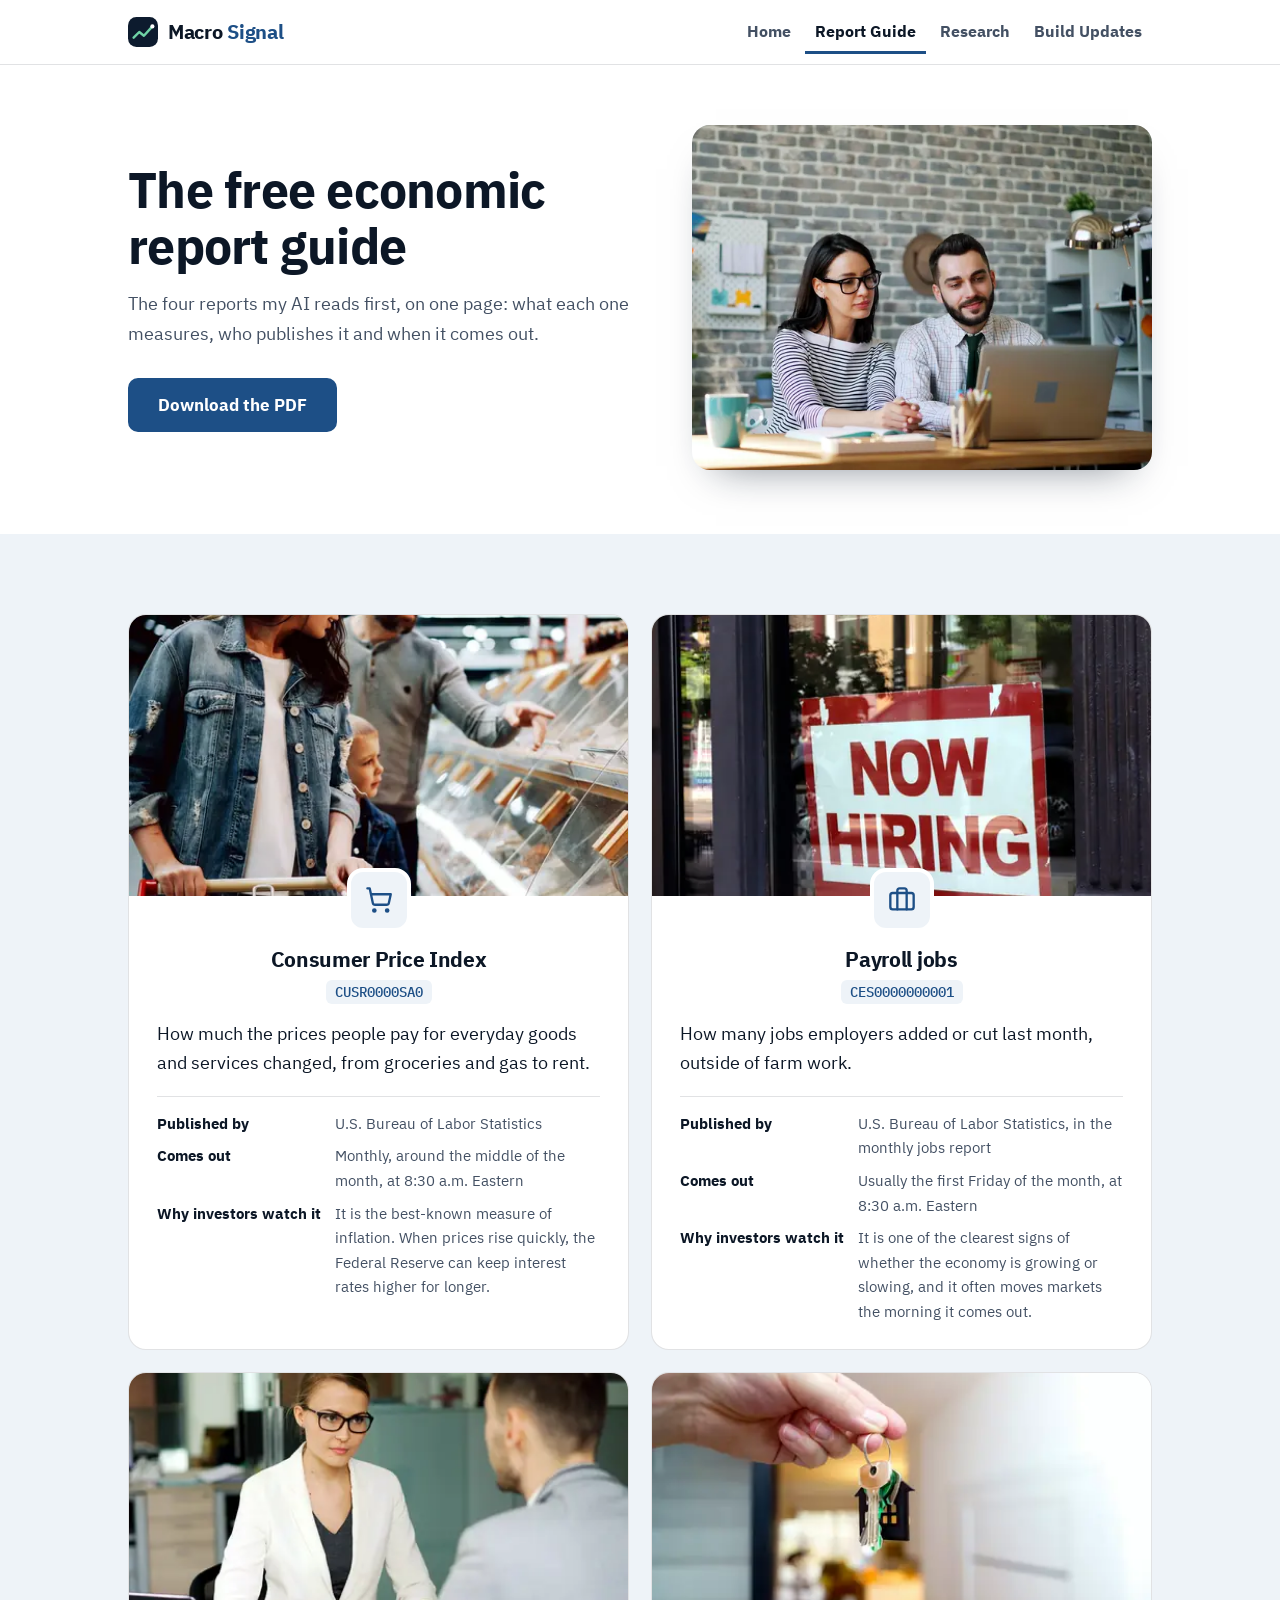
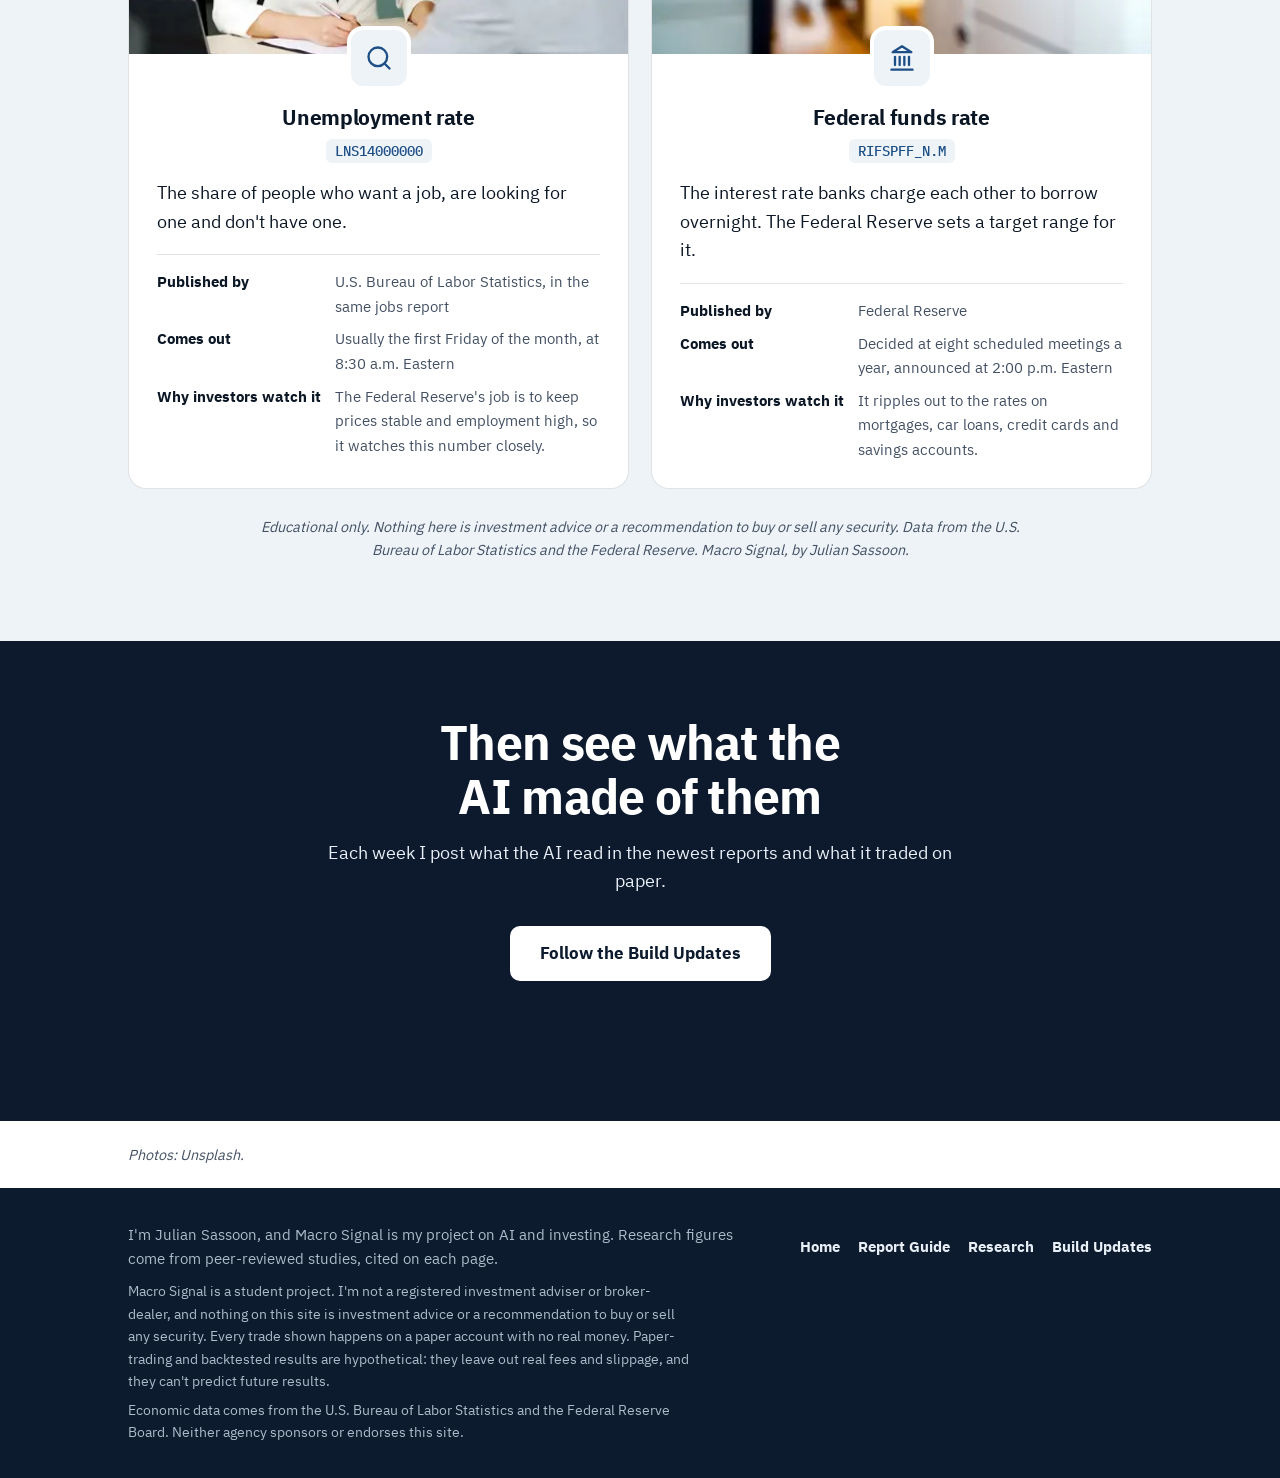
==== guide.html @ c1690549 "Match the earlier student sites: a photo in every section, report photo cards, stakes as x/check lis" ====
<!DOCTYPE html>
<html lang="en">
<head>
<meta charset="UTF-8">
<meta name="viewport" content="width=device-width, initial-scale=1.0">
<title>The Free Economic Report Guide: CPI, Jobs, Unemployment and Interest Rates | Macro Signal</title>
<meta name="description" content="A free one-page guide to the four economic reports investors watch: what each one measures, who publishes it and when it comes out.">
<meta name="robots" content="noindex,nofollow">
<link rel="canonical" href="https://odyssey-jotun.github.io/macro-signal/guide.html">
<meta name="author" content="Julian Sassoon">
<meta name="theme-color" content="#0D1B2E">
<meta property="og:site_name" content="Macro Signal">
<meta property="og:title" content="The Free Economic Report Guide: CPI, Jobs, Unemployment and Interest Rates | Macro Signal">
<meta property="og:description" content="A free one-page guide to the four economic reports investors watch: what each one measures, who publishes it and when it comes out.">
<meta property="og:type" content="website">
<meta property="og:url" content="https://odyssey-jotun.github.io/macro-signal/guide.html">
<meta property="og:image" content="https://odyssey-jotun.github.io/macro-signal/images/og.jpg">
<meta property="og:image:width" content="1200">
<meta property="og:image:height" content="630">
<meta property="og:image:alt" content="The economy, read for you. An AI agent that reads the economic news.">
<meta name="twitter:card" content="summary_large_image">
<link rel="icon" href="favicon.svg" type="image/svg+xml">
<link rel="preload" href="fonts/plex-sans-700.woff2" as="font" type="font/woff2" crossorigin>
<style>@font-face{font-family:'IBM Plex Sans';font-style:normal;font-weight:400;font-display:swap;src:url(fonts/plex-sans-400.woff2) format('woff2')}@font-face{font-family:'IBM Plex Sans';font-style:normal;font-weight:700;font-display:swap;src:url(fonts/plex-sans-700.woff2) format('woff2')}@font-face{font-family:'IBM Plex Mono';font-style:normal;font-weight:500;font-display:swap;src:url(fonts/plex-mono-500.woff2) format('woff2')}:root{--bg:#FFFFFF;--bg-alt:#EEF3F8;--card:#FFFFFF;--ink:#0C1726;--ink-soft:#435063;--primary:#1D4F86;--primary-dk:#0D1B2E;--blue:#1F7A5C;--mint:#6FD3A6;--red:#B0392B;--on-dark:#E9EFF6;--on-dark-soft:#AEBBCC;--line:rgba(12,23,38,0.12);--radius:18px;--radius-lg:28px;--wrap:1080px;--flow-tight:0.32em;--flow-block:44px;--flow-section:80px}*{box-sizing:border-box}html{scroll-behavior:smooth;scroll-padding-top:84px}@media (prefers-reduced-motion:reduce){html{scroll-behavior:auto}*{animation-duration:0.001ms !important;transition-duration:0.001ms !important}}body{margin:0;background:var(--bg);color:var(--ink);font-family:'IBM Plex Sans',ui-sans-serif,system-ui,-apple-system,'Segoe UI',sans-serif;font-size:18px;line-height:1.6;-webkit-font-smoothing:antialiased}h1,h2,h3{font-weight:700;line-height:1.12;margin:0 0 var(--flow-tight);color:var(--ink);letter-spacing:-0.015em;text-wrap:balance}p{margin:0 0 1em}p:last-child{margin-bottom:0}a{color:inherit}img{max-width:100%;height:auto}.wrap{max-width:var(--wrap);margin:0 auto;padding:0 28px}.skip{position:absolute;left:-9999px;top:10px;background:var(--card);color:var(--ink);padding:12px 18px;border-radius:10px;z-index:100;text-decoration:none;font-weight:700;border:2px solid var(--primary)}.skip:focus{left:16px}a:focus-visible{outline:3px solid var(--blue);outline-offset:3px;border-radius:4px}nav.site{position:sticky;top:0;z-index:20;background:rgba(255,255,255,0.95);backdrop-filter:blur(8px);border-bottom:1px solid var(--line)}nav.site .wrap{display:flex;align-items:center;justify-content:space-between;gap:4px 20px;padding-top:10px;padding-bottom:10px;flex-wrap:wrap}.wordmark{display:inline-flex;align-items:center;gap:10px;font-weight:700;font-size:1.24rem;letter-spacing:-0.015em;color:var(--ink);text-decoration:none;white-space:nowrap;min-height:44px}.wordmark .mark{width:30px;height:30px;flex:none}.wordmark .last{color:var(--primary)}nav.site ul{list-style:none;display:flex;align-items:center;gap:4px;margin:0;padding:0;font-size:0.98rem;font-weight:600}nav.site ul a{text-decoration:none;color:var(--ink-soft);display:inline-flex;align-items:center;min-height:44px;padding:0 10px;white-space:nowrap;transition:color 0.15s ease}nav.site ul a:hover{color:var(--blue)}nav.site ul a[aria-current="page"]{color:var(--ink);box-shadow:inset 0 -3px 0 var(--primary)}.btn{display:inline-flex;align-items:center;justify-content:center;text-align:center;min-height:52px;padding:12px 28px;background:var(--primary);color:#FFFFFF;text-decoration:none;font-weight:700;font-size:1.04rem;border-radius:10px;border:2px solid var(--primary);transition:background 0.18s ease,color 0.18s ease,border-color 0.18s ease}.btn:hover{background:var(--blue);border-color:var(--blue)}.btn.light{background:#FFFFFF;border-color:#FFFFFF;color:var(--primary-dk)}.btn.light:hover{background:var(--mint);border-color:var(--mint)}.btn-row{display:flex;gap:14px;flex-wrap:wrap;align-items:center;justify-content:center;margin-top:30px}section{padding:var(--flow-section) 0}.band{background:var(--bg-alt)}.section-head{max-width:720px;margin-bottom:34px}.section-head.center{text-align:center;margin-left:auto;margin-right:auto}h2{font-size:clamp(1.75rem,3.2vw,2.4rem)}.section-head p{color:var(--ink-soft);font-size:1.08rem}@keyframes rise{from{opacity:0;transform:translateY(18px)}to{opacity:1;transform:none}}.portrait{margin:0;aspect-ratio:4/5;border-radius:var(--radius-lg);overflow:hidden;width:100%;max-width:440px;justify-self:center;box-shadow:0 30px 60px -24px rgba(0,0,0,0.45)}.portrait img{display:block;width:100%;height:100%;object-fit:cover}.page-hero{padding:60px 0 64px}.page-hero h1{font-size:clamp(2.1rem,4.4vw,3.1rem)}.page-hero .lede{font-size:1.14rem;color:var(--ink-soft);margin-top:8px;max-width:34em}.page-hero .btn-row{justify-content:flex-start}.split{display:grid;grid-template-columns:1.05fr 0.95fr;gap:56px;align-items:center}.split.flip{grid-template-columns:0.95fr 1.05fr}.split p{color:var(--ink-soft);font-size:1.06rem}.photo{margin:0;border-radius:var(--radius);overflow:hidden;aspect-ratio:4/3;background:var(--bg-alt);box-shadow:0 20px 40px -24px rgba(13,27,46,0.55)}.photo img{display:block;width:100%;height:100%;object-fit:cover}.icon{width:56px;height:56px;border-radius:16px;background:var(--bg-alt);color:var(--primary);display:flex;align-items:center;justify-content:center;margin:0 auto 16px}.icon svg{width:28px;height:28px}.punch{font-weight:700;font-size:clamp(1.2rem,2.2vw,1.45rem);line-height:1.35;text-align:center;color:var(--primary);max-width:720px;margin:var(--flow-block) auto 0}.after{background:var(--primary-dk);color:var(--on-dark)}.after h2,.after h3{color:#FFFFFF}.after .section-head p{color:var(--on-dark-soft)}.after .cite-line{color:var(--on-dark-soft);text-align:center}.closing{text-align:center}.closing .wrap{max-width:680px}.closing p{color:var(--ink-soft);font-size:1.08rem}.cite-line{font-size:0.9rem;color:var(--ink-soft);font-style:italic;margin-top:18px}.refs{padding:56px 0;border-top:1px solid var(--line)}.refs h2{font-size:1.4rem}.refs ol{max-width:860px;margin:0;padding-left:1.3rem;display:grid;gap:8px;font-size:0.95rem;color:var(--ink-soft)}footer{background:var(--primary-dk);color:var(--on-dark-soft);padding:34px 0;font-size:0.95rem}footer .wrap{display:flex;justify-content:space-between;align-items:center;flex-wrap:wrap;gap:10px 24px}footer p{margin:0;max-width:40em}footer ul{list-style:none;display:flex;flex-wrap:wrap;gap:0 18px;margin:0;padding:0;font-weight:600}footer ul a{display:inline-flex;align-items:center;min-height:44px;color:var(--on-dark);text-decoration:none}footer ul a:hover{color:var(--mint)}@media (max-width:860px){.split,.split.flip{grid-template-columns:1fr;gap:30px}.split>.portrait,.split>.photo{order:-1}.page-hero .portrait{max-width:340px}}@media (max-width:620px){:root{--flow-section:56px;--flow-block:34px}body{font-size:17px}.wrap{padding:0 20px}.page-hero{padding:28px 0 44px}.btn-row .btn{width:100%}.wordmark{font-size:1.14rem}nav.site ul li:first-child{display:none}nav.site ul{margin-left:-8px;font-size:0.94rem}nav.site ul a{padding:0 8px}}.note{max-width:680px;margin:0 auto;text-align:center;background:var(--card);border:1px dashed rgba(29,79,134,0.45);border-radius:var(--radius);padding:28px 26px}.note p{color:var(--ink-soft)}footer .disclaimer{flex-basis:100%;font-size:0.88rem;color:var(--on-dark-soft)}.banner{position:relative;background:var(--primary-dk);color:var(--on-dark);overflow:hidden;min-height:min(640px,76vh);display:flex;align-items:center}.banner picture,.banner img{position:absolute;inset:0;width:100%;height:100%}.banner img{object-fit:cover;object-position:62% 35%}.banner::before{content:"";position:absolute;inset:0;z-index:1;background:linear-gradient(90deg,rgba(13,27,46,0.95) 0%,rgba(13,27,46,0.88) 30%,rgba(13,27,46,0.4) 48%,rgba(13,27,46,0) 60%)}.banner .wrap{position:relative;z-index:2;width:100%;padding-top:56px;padding-bottom:56px}.banner-text{max-width:520px;text-align:center}.banner h1{color:#FFFFFF;font-size:clamp(2.6rem,5vw,4.2rem)}.banner h1 span{display:block;color:var(--mint)}@media (prefers-reduced-motion:no-preference){.banner-text{animation:rise 0.7s cubic-bezier(.2,.7,.2,1) 0.1s both}}@media (max-width:860px){.banner{display:block;min-height:0}.banner picture,.banner img{position:static;display:block;height:auto;aspect-ratio:4/3}.banner::before{display:none}.banner .wrap{padding-top:30px;padding-bottom:44px}.banner-text{max-width:none}}.punch.test{color:var(--mint);max-width:640px;margin-top:34px}.note .small{font-size:0.9rem;margin-top:12px}footer .disclaimer + .disclaimer{margin-top:-4px}.reports{display:grid;grid-template-columns:1fr 1fr;gap:22px}.report{background:var(--card);border:1px solid var(--line);border-radius:var(--radius);overflow:hidden;scroll-margin-top:90px}.report-body{padding:26px 28px 26px}.report .card-photo{aspect-ratio:16/9}.report .icon{margin-top:-54px;position:relative;border:4px solid var(--card);width:64px;height:64px}.report h3{font-size:1.3rem;text-align:center}.report .series-id{text-align:center;margin:4px 0 14px}.report .series-id code{font-family:'IBM Plex Mono',ui-monospace,monospace;font-weight:500;font-size:0.9rem;color:var(--primary);background:var(--bg-alt);border-radius:6px;padding:3px 9px}.report>p{color:var(--ink-soft);font-size:1rem}.report dl{margin:16px 0 0;padding-top:14px;border-top:1px solid var(--line);display:grid;grid-template-columns:auto 1fr;gap:8px 14px;font-size:0.96rem}.report dt{font-weight:700;color:var(--ink)}.report dd{margin:0;color:var(--ink-soft)}.print-note{text-align:center;font-size:0.9rem;color:var(--ink-soft);font-style:italic;margin:26px auto 0;max-width:760px}@media (max-width:620px){.reports{grid-template-columns:1fr}.report dl{grid-template-columns:1fr;gap:2px}.report dd{margin-bottom:8px}}@media print{@page{size:letter;margin:0.45in 0.55in}body{font-size:10.5pt}nav.site,footer,.skip,.page-hero .photo,.btn-row,.closing-banner,.card-photo,.refs{display:none !important}.page-hero{padding:0 0 18pt}.page-hero .wrap,.page-hero .split{display:block;padding:0}.page-hero h1{font-size:23pt}.page-hero .lede{font-size:11pt;margin:4pt 0 0;max-width:none}section{padding:0}.band{background:none}.wrap{padding:0;max-width:none}.reports{gap:16pt}.report{break-inside:avoid;border-color:#BFCBD9;border-radius:12px}.report-body{padding:15pt 15pt}.report .icon{width:32px;height:32px;border-radius:9px;margin:0 auto 5pt;border:0}.report .icon svg{width:17px;height:17px}.report h3{font-size:13.5pt}.report .series-id{margin:2pt 0 7pt}.report .series-id code{font-size:8.5pt}.report>p{font-size:10.4pt;line-height:1.45}.report dl{font-size:9.4pt;line-height:1.4;margin-top:8pt;padding-top:8pt;gap:4pt 10pt}.report dl{grid-template-columns:74pt 1fr}.print-note{font-size:9pt;margin-top:18pt}}.lead{font-size:1.12rem;color:var(--ink-soft)}.btn-row.start{justify-content:flex-start}.btn.ghost{background:transparent;color:var(--primary)}.btn.ghost:hover{background:var(--primary);color:#FFFFFF;border-color:var(--primary)}.btn.ghost-light{background:transparent;color:#FFFFFF;border-color:#FFFFFF}.btn.ghost-light:hover{background:#FFFFFF;color:var(--primary-dk)}.cite-line.center{text-align:center}.n{font-family:'IBM Plex Mono',ui-monospace,monospace;font-weight:500;letter-spacing:-0.02em;color:var(--primary)}.points,.statlist,.steps-list{list-style:none;margin:26px 0 0;padding:0;display:grid;gap:22px}.points li{display:grid;grid-template-columns:56px 1fr;gap:18px;align-items:start}.points .icon{margin:0}.points .n{font-size:1.3rem;line-height:1.1;margin:0 0 4px}.points h3,.statlist h3,.steps-list h3{font-size:1.18rem;margin-bottom:4px}.split .points p:not(.n),.split .statlist p:not(.n),.split .steps-list p{font-size:1rem;color:var(--ink-soft);margin:0}.statlist li{display:grid;grid-template-columns:150px 1fr;gap:18px;align-items:start;padding-bottom:20px;border-bottom:1px solid var(--line)}.statlist li:last-child{border-bottom:0;padding-bottom:0}.split .statlist .n{font-size:1.7rem;line-height:1.1;margin:0;color:var(--primary)}.steps-list{counter-reset:step}.steps-list li{display:grid;grid-template-columns:46px 1fr;gap:18px;align-items:start;counter-increment:step}.steps-list li:before{content:counter(step);display:flex;align-items:center;justify-content:center;width:46px;height:46px;border-radius:50%;background:var(--primary);color:#FFFFFF;font-family:'IBM Plex Mono',ui-monospace,monospace;font-weight:500;font-size:1.2rem}.pcards{display:grid;grid-template-columns:repeat(4,1fr);gap:22px}.pcard{background:var(--card);border:1px solid var(--line);border-radius:var(--radius);overflow:hidden;text-decoration:none;color:inherit;display:flex;flex-direction:column;transition:border-color 0.15s ease,transform 0.2s ease}a.pcard:hover{border-color:var(--blue);transform:translateY(-3px)}a.pcard:hover h3{color:var(--blue)}.card-photo{margin:0;aspect-ratio:4/3;overflow:hidden;background:var(--bg-alt)}.card-photo img{display:block;width:100%;height:100%;object-fit:cover}.pcard-body{padding:18px 18px 22px;text-align:center}.pcard-body h3{font-size:1.16rem}.pcard-body p{font-size:0.98rem;color:var(--ink-soft)}.pcard .tag{margin:0 0 8px}.pcard .tag code,.report .series-id code{font-family:'IBM Plex Mono',ui-monospace,monospace;font-weight:500;font-size:0.86rem;color:var(--primary);background:var(--bg-alt);border-radius:6px;padding:3px 9px}.stakes-split{display:grid;grid-template-columns:0.85fr 1.15fr;gap:36px;align-items:center}.stakes{display:grid;gap:22px}.stake h3{font-size:1.26rem;margin-bottom:12px}.outcomes{list-style:none;margin:0;padding:0;display:grid;gap:10px}.outcomes li{display:grid;grid-template-columns:24px 1fr;gap:14px;align-items:start;background:rgba(255,255,255,0.06);border:1px solid rgba(233,239,246,0.16);border-radius:14px;padding:14px 18px;color:var(--on-dark);font-size:1rem}.outcomes svg{width:22px;height:22px;margin-top:2px;color:#F2A597}.stake.good .outcomes svg{color:var(--mint)}.stake.good .outcomes li{background:rgba(111,211,166,0.08);border-color:rgba(111,211,166,0.34)}.after .photo{box-shadow:none}.chart{background:var(--card);border:1px solid var(--line);border-radius:var(--radius);padding:24px 26px;margin:22px 0}.chart h3{font-size:1.12rem;margin-bottom:14px}.bars{display:grid;gap:12px}.barline{display:grid;grid-template-columns:130px 1fr;gap:12px;align-items:center;font-size:0.94rem;font-weight:600;color:var(--ink-soft)}.track{height:38px;background:var(--bg-alt);border-radius:6px}.bar{display:flex;align-items:center;justify-content:flex-end;height:100%;padding-right:10px;border-radius:6px;color:#FFFFFF;font-family:'IBM Plex Mono',ui-monospace,monospace;font-weight:500;min-width:64px}.bar.hi{background:var(--red)}.bar.lo{background:var(--primary)}.chart .cite-line{margin-top:14px}.split p.after-chart{margin-top:0}.closing-banner{min-height:480px;aspect-ratio:8/3;align-items:flex-end}.closing-banner::before{background:rgba(13,27,46,0.72)}.closing-banner img{object-position:50% 0}.closing-banner .wrap{padding-bottom:60px}.closing-banner .banner-text{margin:0 auto;max-width:640px}.closing-banner h2{color:#FFFFFF;font-size:clamp(2rem,3.8vw,3rem)}.closing-banner p{color:var(--on-dark);font-size:1.12rem}.credits{padding:22px 0;border-top:0}.credits .cite-line{margin:0}.photo.tall{aspect-ratio:4/5;max-width:460px;width:100%;justify-self:center}@media (max-width:1000px){.pcards{grid-template-columns:repeat(2,1fr)}}@media (max-width:860px){.stakes-split{grid-template-columns:1fr}.statlist li{grid-template-columns:1fr;gap:6px}.closing-banner{aspect-ratio:auto;min-height:0}.closing-banner .wrap{padding-top:30px;padding-bottom:44px}.photo.tall{aspect-ratio:4/3;max-width:none}}@media (max-width:620px){.pcards{gap:12px}.pcard-body{padding:12px 10px 14px}.pcard-body h3{font-size:1rem}.pcard-body p{font-size:0.88rem;line-height:1.45}.pcard .tag code{font-size:0.7rem;padding:2px 6px}.barline{grid-template-columns:1fr;gap:4px}.chart{padding:20px 18px}.btn-row.start{justify-content:center}}</style>
<script type="application/ld+json">{"@context":"https://schema.org","@graph":[{"@type":"WebSite","@id":"https://odyssey-jotun.github.io/macro-signal/#site","url":"https://odyssey-jotun.github.io/macro-signal/","name":"Macro Signal","description":"An AI agent that reads inflation, interest rate and jobs data and explains every paper trade it makes.","author":{"@id":"https://odyssey-jotun.github.io/macro-signal/#julian"},"inLanguage":"en-US"},{"@type":"Person","@id":"https://odyssey-jotun.github.io/macro-signal/#julian","name":"Julian Sassoon","description":"High school junior in Georgia building Macro Signal, an AI agent that reads U.S. economic data and paper trades on it."},{"@type":"WebPage","@id":"https://odyssey-jotun.github.io/macro-signal/guide.html#page","url":"https://odyssey-jotun.github.io/macro-signal/guide.html","name":"The Free Economic Report Guide: CPI, Jobs, Unemployment and Interest Rates | Macro Signal","description":"A free one-page guide to the four economic reports investors watch: what each one measures, who publishes it and when it comes out.","isPartOf":{"@id":"https://odyssey-jotun.github.io/macro-signal/#site"},"author":{"@id":"https://odyssey-jotun.github.io/macro-signal/#julian"},"inLanguage":"en-US","datePublished":"2026-11-01","dateModified":"2026-11-01","image":"https://odyssey-jotun.github.io/macro-signal/images/og.jpg","about":"U.S. economic data releases"},{"@type":"BreadcrumbList","itemListElement":[{"@type":"ListItem","position":1,"name":"Home","item":"https://odyssey-jotun.github.io/macro-signal/"},{"@type":"ListItem","position":2,"name":"Report Guide","item":"https://odyssey-jotun.github.io/macro-signal/guide.html"}]}]}</script>
</head>
<body>

<a class="skip" href="#main">Skip to content</a>
<nav class="site" aria-label="Primary">
  <div class="wrap">
    <a class="wordmark" href="index.html"><svg class="mark" viewBox="0 0 32 32" aria-hidden="true"><rect width="32" height="32" rx="9" fill="#0D1B2E"/><path d="M6 22l6-6 5 4 9-10" fill="none" stroke="#6FD3A6" stroke-width="2.6" stroke-linecap="round" stroke-linejoin="round"/><circle cx="26" cy="10" r="2.2" fill="#FFFFFF"/></svg><span>Macro <span class="last">Signal</span></span></a>
    <ul>
      <li><a href="index.html">Home</a></li>
      <li><a href="guide.html" aria-current="page">Report Guide</a></li>
      <li><a href="research.html">Research</a></li>
      <li><a href="updates.html">Build Updates</a></li>
    </ul>
  </div>
</nav>

<main id="main">

<header class="page-hero">
  <div class="wrap split">
    <div>
      <h1>The free economic report guide</h1>
      <p class="lede">The four reports my AI reads first, on one page: what each one measures, who publishes it and when it comes out.</p>
      <div class="btn-row start">
        <a href="economic-report-guide.pdf" class="btn" download>Download the PDF</a>
      </div>
    </div>
    <figure class="photo"><img src="images/couple-900.webp" srcset="images/couple-600.webp 600w, images/couple-900.webp 900w" sizes="(max-width: 860px) calc(100vw - 40px), 520px" width="900" height="675" alt="A man and a woman at a kitchen table looking at a laptop together" fetchpriority="high" decoding="async"></figure>
  </div>
</header>

<section class="band" id="guide">
  <div class="wrap">
    <div class="reports">
      <article class="report" id="cpi">
        <figure class="card-photo"><img src="images/r-cpi-720.webp" srcset="images/r-cpi-480.webp 480w, images/r-cpi-720.webp 720w" sizes="(max-width: 620px) calc(100vw - 40px), (max-width: 1000px) 45vw, 250px" width="720" height="540" alt="A mother, father and young son shopping for groceries together" loading="lazy" decoding="async"></figure>
        <div class="report-body">
          <div class="icon"><svg viewBox="0 0 24 24" fill="none" stroke="currentColor" stroke-width="2" stroke-linecap="round" stroke-linejoin="round" aria-hidden="true"><circle cx="8" cy="21" r="1"/> <circle cx="19" cy="21" r="1"/> <path d="M2.05 2.05h2l2.66 12.42a2 2 0 0 0 2 1.58h9.78a2 2 0 0 0 1.95-1.57l1.65-7.43H5.12"/></svg></div>
          <h3>Consumer Price Index</h3>
          <p class="series-id"><code>CUSR0000SA0</code></p>
          <p>How much the prices people pay for everyday goods and services changed, from groceries and gas to rent.</p>
          <dl>
            <dt>Published by</dt><dd>U.S. Bureau of Labor Statistics</dd>
            <dt>Comes out</dt><dd>Monthly, around the middle of the month, at 8:30 a.m. Eastern</dd>
            <dt>Why investors watch it</dt><dd>It is the best-known measure of inflation. When prices rise quickly, the Federal Reserve can keep interest rates higher for longer.</dd>
          </dl>
        </div>
      </article>
      <article class="report" id="jobs">
        <figure class="card-photo"><img src="images/r-jobs-720.webp" srcset="images/r-jobs-480.webp 480w, images/r-jobs-720.webp 720w" sizes="(max-width: 620px) calc(100vw - 40px), (max-width: 1000px) 45vw, 250px" width="720" height="540" alt="A red and white now hiring sign in a shop window" loading="lazy" decoding="async"></figure>
        <div class="report-body">
          <div class="icon"><svg viewBox="0 0 24 24" fill="none" stroke="currentColor" stroke-width="2" stroke-linecap="round" stroke-linejoin="round" aria-hidden="true"><path d="M16 20V4a2 2 0 0 0-2-2h-4a2 2 0 0 0-2 2v16"/> <rect width="20" height="14" x="2" y="6" rx="2"/></svg></div>
          <h3>Payroll jobs</h3>
          <p class="series-id"><code>CES0000000001</code></p>
          <p>How many jobs employers added or cut last month, outside of farm work.</p>
          <dl>
            <dt>Published by</dt><dd>U.S. Bureau of Labor Statistics, in the monthly jobs report</dd>
            <dt>Comes out</dt><dd>Usually the first Friday of the month, at 8:30 a.m. Eastern</dd>
            <dt>Why investors watch it</dt><dd>It is one of the clearest signs of whether the economy is growing or slowing, and it often moves markets the morning it comes out.</dd>
          </dl>
        </div>
      </article>
      <article class="report" id="unemployment">
        <figure class="card-photo"><img src="images/r-unemployment-720.webp" srcset="images/r-unemployment-480.webp 480w, images/r-unemployment-720.webp 720w" sizes="(max-width: 620px) calc(100vw - 40px), (max-width: 1000px) 45vw, 250px" width="720" height="540" alt="A woman interviewing a job candidate across an office desk" loading="lazy" decoding="async"></figure>
        <div class="report-body">
          <div class="icon"><svg viewBox="0 0 24 24" fill="none" stroke="currentColor" stroke-width="2" stroke-linecap="round" stroke-linejoin="round" aria-hidden="true"><circle cx="11" cy="11" r="8"/> <path d="m21 21-4.3-4.3"/></svg></div>
          <h3>Unemployment rate</h3>
          <p class="series-id"><code>LNS14000000</code></p>
          <p>The share of people who want a job, are looking for one and don't have one.</p>
          <dl>
            <dt>Published by</dt><dd>U.S. Bureau of Labor Statistics, in the same jobs report</dd>
            <dt>Comes out</dt><dd>Usually the first Friday of the month, at 8:30 a.m. Eastern</dd>
            <dt>Why investors watch it</dt><dd>The Federal Reserve's job is to keep prices stable and employment high, so it watches this number closely.</dd>
          </dl>
        </div>
      </article>
      <article class="report" id="rates">
        <figure class="card-photo"><img src="images/r-rates-720.webp" srcset="images/r-rates-480.webp 480w, images/r-rates-720.webp 720w" sizes="(max-width: 620px) calc(100vw - 40px), (max-width: 1000px) 45vw, 250px" width="720" height="540" alt="A hand holding the keys to a new home" loading="lazy" decoding="async"></figure>
        <div class="report-body">
          <div class="icon"><svg viewBox="0 0 24 24" fill="none" stroke="currentColor" stroke-width="2" stroke-linecap="round" stroke-linejoin="round" aria-hidden="true"><line x1="3" x2="21" y1="22" y2="22"/> <line x1="6" x2="6" y1="18" y2="11"/> <line x1="10" x2="10" y1="18" y2="11"/> <line x1="14" x2="14" y1="18" y2="11"/> <line x1="18" x2="18" y1="18" y2="11"/> <polygon points="12 2 20 7 4 7"/></svg></div>
          <h3>Federal funds rate</h3>
          <p class="series-id"><code>RIFSPFF_N.M</code></p>
          <p>The interest rate banks charge each other to borrow overnight. The Federal Reserve sets a target range for it.</p>
          <dl>
            <dt>Published by</dt><dd>Federal Reserve</dd>
            <dt>Comes out</dt><dd>Decided at eight scheduled meetings a year, announced at 2:00 p.m. Eastern</dd>
            <dt>Why investors watch it</dt><dd>It ripples out to the rates on mortgages, car loans, credit cards and savings accounts.</dd>
          </dl>
        </div>
      </article>
    </div>
    <p class="print-note">Educational only. Nothing here is investment advice or a recommendation to buy or sell any security. Data from the U.S. Bureau of Labor Statistics and the Federal Reserve. Macro Signal, by Julian Sassoon.</p>
  </div>
</section>

<section class="banner closing-banner">
  <picture><source media="(max-width: 860px)" srcset="images/closing-m-600.webp 600w, images/closing-m-900.webp 900w" sizes="100vw"><img src="images/closing-1600.webp" srcset="images/closing-1000.webp 1000w, images/closing-1600.webp 1600w, images/closing-2400.webp 2400w" sizes="100vw" width="1600" height="600" alt="Three friends laughing together over dinner at a restaurant table" loading="lazy" decoding="async"></picture>
  <div class="wrap">
    <div class="banner-text">
      <h2>Then see what the AI made of them</h2>
      <p>Each week I post what the AI read in the newest reports and what it traded on paper.</p>
      <div class="btn-row"><a href="updates.html" class="btn light">Follow the Build Updates</a></div>
    </div>
  </div>
</section>

<section class="refs credits">
  <div class="wrap">
    <p class="cite-line">Photos: Unsplash.</p>
  </div>
</section>

</main>

<footer>
  <div class="wrap">
    <p>I'm Julian Sassoon, and Macro Signal is my project on AI and investing. Research figures come from peer-reviewed studies, cited on each page.</p>
    <ul>
      <li><a href="index.html">Home</a></li>
      <li><a href="guide.html">Report Guide</a></li>
      <li><a href="research.html">Research</a></li>
      <li><a href="updates.html">Build Updates</a></li>
    </ul>
    <p class="disclaimer">Macro Signal is a student project. I'm not a registered investment adviser or broker-dealer, and nothing on this site is investment advice or a recommendation to buy or sell any security. Every trade shown happens on a paper account with no real money. Paper-trading and backtested results are hypothetical: they leave out real fees and slippage, and they can't predict future results.</p>
    <p class="disclaimer">Economic data comes from the U.S. Bureau of Labor Statistics and the Federal Reserve Board. Neither agency sponsors or endorses this site.</p>
  </div>
</footer>

</body>
</html>
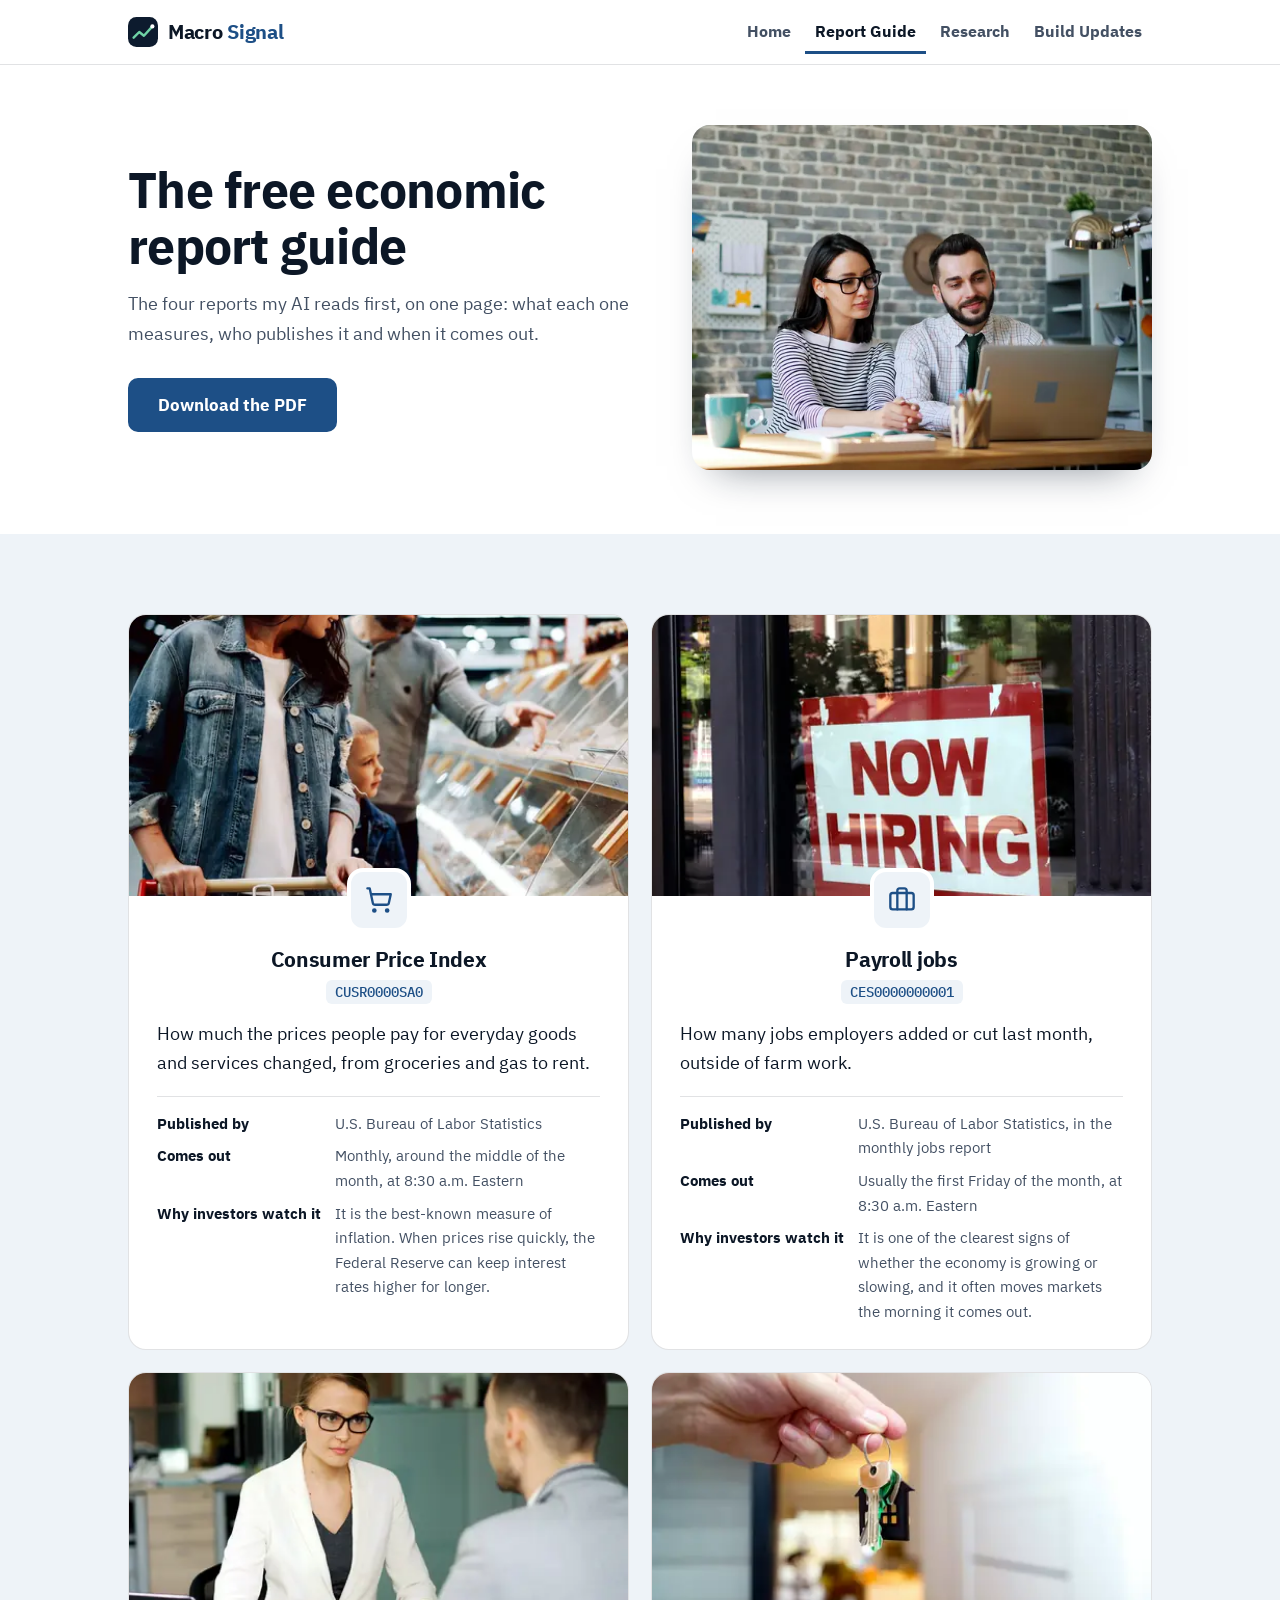
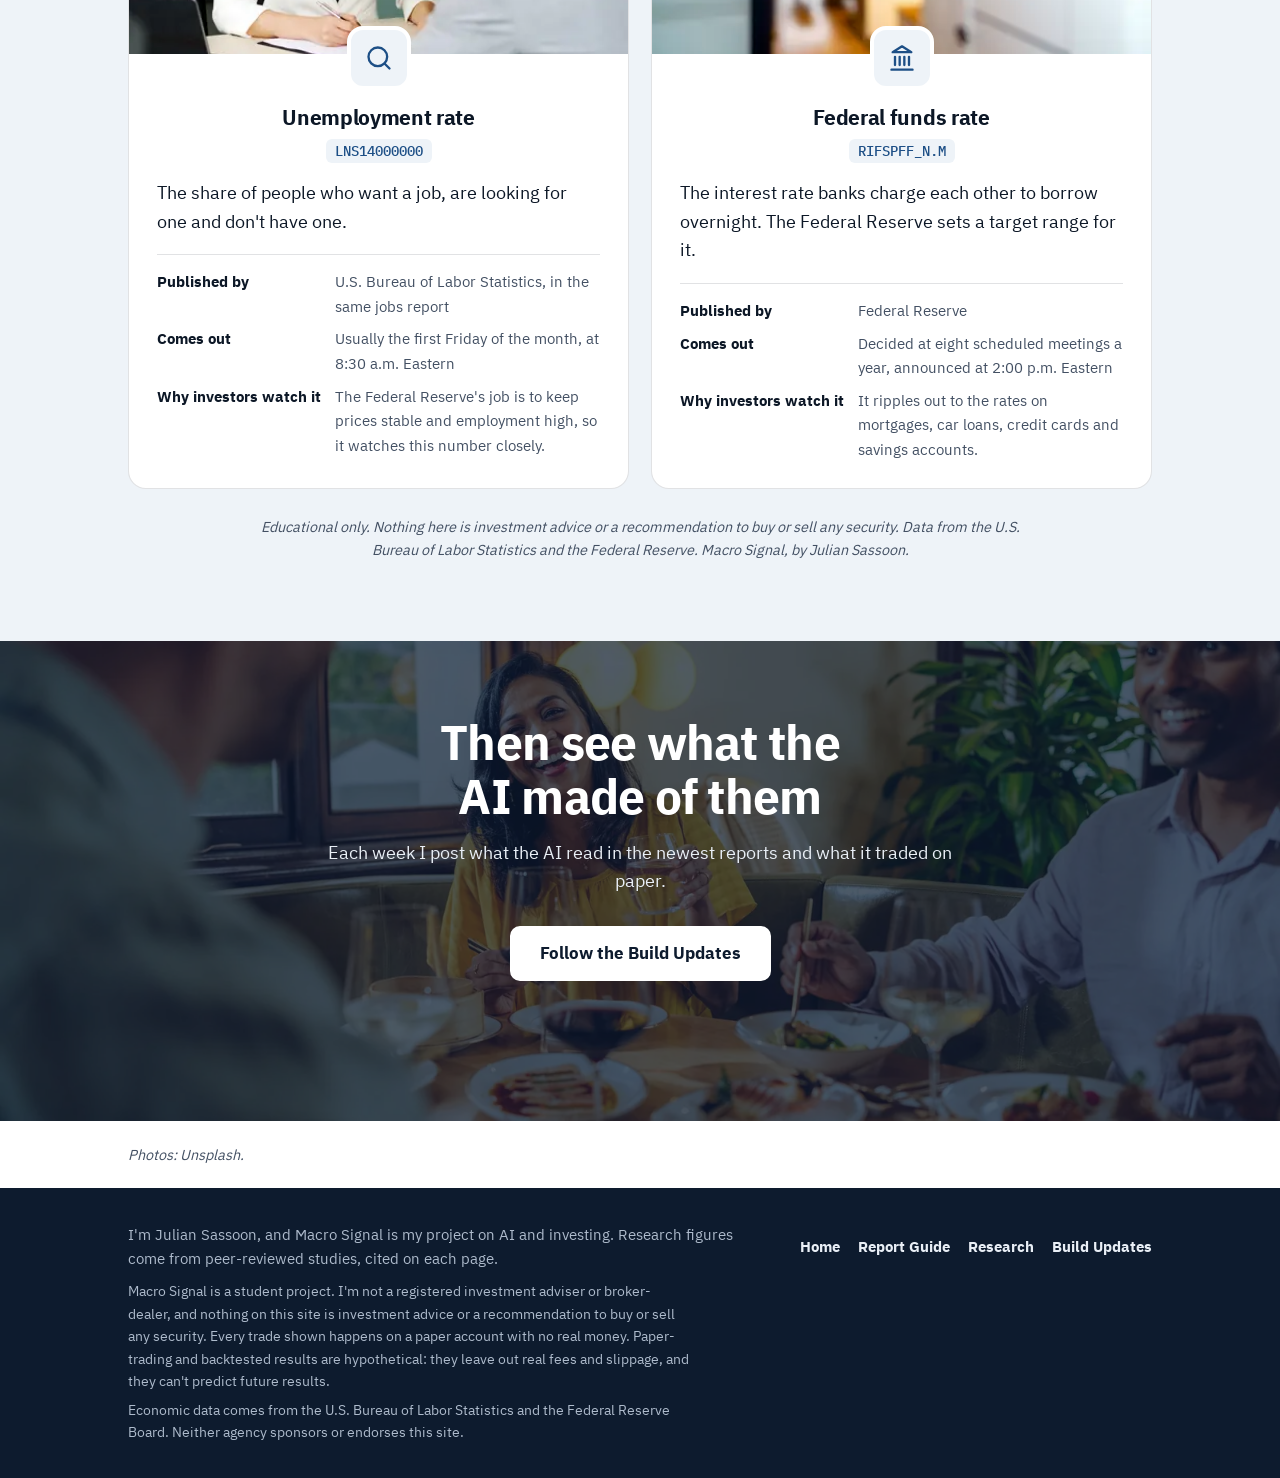
==== commit a7401b10: "New tagline: Know what the economic news means for your money. Hero, link preview card, site descrip" ====
--- a/guide.html
+++ b/guide.html
@@ -17,12 +17,12 @@
 <meta property="og:image" content="https://odyssey-jotun.github.io/macro-signal/images/og.jpg">
 <meta property="og:image:width" content="1200">
 <meta property="og:image:height" content="630">
-<meta property="og:image:alt" content="The economy, read for you. An AI agent that reads the economic news.">
+<meta property="og:image:alt" content="Know what the economic news means for your money. An AI that explains the economic reports in plain English.">
 <meta name="twitter:card" content="summary_large_image">
 <link rel="icon" href="favicon.svg" type="image/svg+xml">
 <link rel="preload" href="fonts/plex-sans-700.woff2" as="font" type="font/woff2" crossorigin>
 <style>@font-face{font-family:'IBM Plex Sans';font-style:normal;font-weight:400;font-display:swap;src:url(fonts/plex-sans-400.woff2) format('woff2')}@font-face{font-family:'IBM Plex Sans';font-style:normal;font-weight:700;font-display:swap;src:url(fonts/plex-sans-700.woff2) format('woff2')}@font-face{font-family:'IBM Plex Mono';font-style:normal;font-weight:500;font-display:swap;src:url(fonts/plex-mono-500.woff2) format('woff2')}:root{--bg:#FFFFFF;--bg-alt:#EEF3F8;--card:#FFFFFF;--ink:#0C1726;--ink-soft:#435063;--primary:#1D4F86;--primary-dk:#0D1B2E;--blue:#1F7A5C;--mint:#6FD3A6;--red:#B0392B;--on-dark:#E9EFF6;--on-dark-soft:#AEBBCC;--line:rgba(12,23,38,0.12);--radius:18px;--radius-lg:28px;--wrap:1080px;--flow-tight:0.32em;--flow-block:44px;--flow-section:80px}*{box-sizing:border-box}html{scroll-behavior:smooth;scroll-padding-top:84px}@media (prefers-reduced-motion:reduce){html{scroll-behavior:auto}*{animation-duration:0.001ms !important;transition-duration:0.001ms !important}}body{margin:0;background:var(--bg);color:var(--ink);font-family:'IBM Plex Sans',ui-sans-serif,system-ui,-apple-system,'Segoe UI',sans-serif;font-size:18px;line-height:1.6;-webkit-font-smoothing:antialiased}h1,h2,h3{font-weight:700;line-height:1.12;margin:0 0 var(--flow-tight);color:var(--ink);letter-spacing:-0.015em;text-wrap:balance}p{margin:0 0 1em}p:last-child{margin-bottom:0}a{color:inherit}img{max-width:100%;height:auto}.wrap{max-width:var(--wrap);margin:0 auto;padding:0 28px}.skip{position:absolute;left:-9999px;top:10px;background:var(--card);color:var(--ink);padding:12px 18px;border-radius:10px;z-index:100;text-decoration:none;font-weight:700;border:2px solid var(--primary)}.skip:focus{left:16px}a:focus-visible{outline:3px solid var(--blue);outline-offset:3px;border-radius:4px}nav.site{position:sticky;top:0;z-index:20;background:rgba(255,255,255,0.95);backdrop-filter:blur(8px);border-bottom:1px solid var(--line)}nav.site .wrap{display:flex;align-items:center;justify-content:space-between;gap:4px 20px;padding-top:10px;padding-bottom:10px;flex-wrap:wrap}.wordmark{display:inline-flex;align-items:center;gap:10px;font-weight:700;font-size:1.24rem;letter-spacing:-0.015em;color:var(--ink);text-decoration:none;white-space:nowrap;min-height:44px}.wordmark .mark{width:30px;height:30px;flex:none}.wordmark .last{color:var(--primary)}nav.site ul{list-style:none;display:flex;align-items:center;gap:4px;margin:0;padding:0;font-size:0.98rem;font-weight:600}nav.site ul a{text-decoration:none;color:var(--ink-soft);display:inline-flex;align-items:center;min-height:44px;padding:0 10px;white-space:nowrap;transition:color 0.15s ease}nav.site ul a:hover{color:var(--blue)}nav.site ul a[aria-current="page"]{color:var(--ink);box-shadow:inset 0 -3px 0 var(--primary)}.btn{display:inline-flex;align-items:center;justify-content:center;text-align:center;min-height:52px;padding:12px 28px;background:var(--primary);color:#FFFFFF;text-decoration:none;font-weight:700;font-size:1.04rem;border-radius:10px;border:2px solid var(--primary);transition:background 0.18s ease,color 0.18s ease,border-color 0.18s ease}.btn:hover{background:var(--blue);border-color:var(--blue)}.btn.light{background:#FFFFFF;border-color:#FFFFFF;color:var(--primary-dk)}.btn.light:hover{background:var(--mint);border-color:var(--mint)}.btn-row{display:flex;gap:14px;flex-wrap:wrap;align-items:center;justify-content:center;margin-top:30px}section{padding:var(--flow-section) 0}.band{background:var(--bg-alt)}.section-head{max-width:720px;margin-bottom:34px}.section-head.center{text-align:center;margin-left:auto;margin-right:auto}h2{font-size:clamp(1.75rem,3.2vw,2.4rem)}.section-head p{color:var(--ink-soft);font-size:1.08rem}@keyframes rise{from{opacity:0;transform:translateY(18px)}to{opacity:1;transform:none}}.portrait{margin:0;aspect-ratio:4/5;border-radius:var(--radius-lg);overflow:hidden;width:100%;max-width:440px;justify-self:center;box-shadow:0 30px 60px -24px rgba(0,0,0,0.45)}.portrait img{display:block;width:100%;height:100%;object-fit:cover}.page-hero{padding:60px 0 64px}.page-hero h1{font-size:clamp(2.1rem,4.4vw,3.1rem)}.page-hero .lede{font-size:1.14rem;color:var(--ink-soft);margin-top:8px;max-width:34em}.page-hero .btn-row{justify-content:flex-start}.split{display:grid;grid-template-columns:1.05fr 0.95fr;gap:56px;align-items:center}.split.flip{grid-template-columns:0.95fr 1.05fr}.split p{color:var(--ink-soft);font-size:1.06rem}.photo{margin:0;border-radius:var(--radius);overflow:hidden;aspect-ratio:4/3;background:var(--bg-alt);box-shadow:0 20px 40px -24px rgba(13,27,46,0.55)}.photo img{display:block;width:100%;height:100%;object-fit:cover}.icon{width:56px;height:56px;border-radius:16px;background:var(--bg-alt);color:var(--primary);display:flex;align-items:center;justify-content:center;margin:0 auto 16px}.icon svg{width:28px;height:28px}.punch{font-weight:700;font-size:clamp(1.2rem,2.2vw,1.45rem);line-height:1.35;text-align:center;color:var(--primary);max-width:720px;margin:var(--flow-block) auto 0}.after{background:var(--primary-dk);color:var(--on-dark)}.after h2,.after h3{color:#FFFFFF}.after .section-head p{color:var(--on-dark-soft)}.after .cite-line{color:var(--on-dark-soft);text-align:center}.closing{text-align:center}.closing .wrap{max-width:680px}.closing p{color:var(--ink-soft);font-size:1.08rem}.cite-line{font-size:0.9rem;color:var(--ink-soft);font-style:italic;margin-top:18px}.refs{padding:56px 0;border-top:1px solid var(--line)}.refs h2{font-size:1.4rem}.refs ol{max-width:860px;margin:0;padding-left:1.3rem;display:grid;gap:8px;font-size:0.95rem;color:var(--ink-soft)}footer{background:var(--primary-dk);color:var(--on-dark-soft);padding:34px 0;font-size:0.95rem}footer .wrap{display:flex;justify-content:space-between;align-items:center;flex-wrap:wrap;gap:10px 24px}footer p{margin:0;max-width:40em}footer ul{list-style:none;display:flex;flex-wrap:wrap;gap:0 18px;margin:0;padding:0;font-weight:600}footer ul a{display:inline-flex;align-items:center;min-height:44px;color:var(--on-dark);text-decoration:none}footer ul a:hover{color:var(--mint)}@media (max-width:860px){.split,.split.flip{grid-template-columns:1fr;gap:30px}.split>.portrait,.split>.photo{order:-1}.page-hero .portrait{max-width:340px}}@media (max-width:620px){:root{--flow-section:56px;--flow-block:34px}body{font-size:17px}.wrap{padding:0 20px}.page-hero{padding:28px 0 44px}.btn-row .btn{width:100%}.wordmark{font-size:1.14rem}nav.site ul li:first-child{display:none}nav.site ul{margin-left:-8px;font-size:0.94rem}nav.site ul a{padding:0 8px}}.note{max-width:680px;margin:0 auto;text-align:center;background:var(--card);border:1px dashed rgba(29,79,134,0.45);border-radius:var(--radius);padding:28px 26px}.note p{color:var(--ink-soft)}footer .disclaimer{flex-basis:100%;font-size:0.88rem;color:var(--on-dark-soft)}.banner{position:relative;background:var(--primary-dk);color:var(--on-dark);overflow:hidden;min-height:min(640px,76vh);display:flex;align-items:center}.banner picture,.banner img{position:absolute;inset:0;width:100%;height:100%}.banner img{object-fit:cover;object-position:62% 35%}.banner::before{content:"";position:absolute;inset:0;z-index:1;background:linear-gradient(90deg,rgba(13,27,46,0.95) 0%,rgba(13,27,46,0.88) 30%,rgba(13,27,46,0.4) 48%,rgba(13,27,46,0) 60%)}.banner .wrap{position:relative;z-index:2;width:100%;padding-top:56px;padding-bottom:56px}.banner-text{max-width:520px;text-align:center}.banner h1{color:#FFFFFF;font-size:clamp(2.6rem,5vw,4.2rem)}.banner h1 span{display:block;color:var(--mint)}@media (prefers-reduced-motion:no-preference){.banner-text{animation:rise 0.7s cubic-bezier(.2,.7,.2,1) 0.1s both}}@media (max-width:860px){.banner{display:block;min-height:0}.banner picture,.banner img{position:static;display:block;height:auto;aspect-ratio:4/3}.banner::before{display:none}.banner .wrap{padding-top:30px;padding-bottom:44px}.banner-text{max-width:none}}.punch.test{color:var(--mint);max-width:640px;margin-top:34px}.note .small{font-size:0.9rem;margin-top:12px}footer .disclaimer + .disclaimer{margin-top:-4px}.reports{display:grid;grid-template-columns:1fr 1fr;gap:22px}.report{background:var(--card);border:1px solid var(--line);border-radius:var(--radius);overflow:hidden;scroll-margin-top:90px}.report-body{padding:26px 28px 26px}.report .card-photo{aspect-ratio:16/9}.report .icon{margin-top:-54px;position:relative;border:4px solid var(--card);width:64px;height:64px}.report h3{font-size:1.3rem;text-align:center}.report .series-id{text-align:center;margin:4px 0 14px}.report .series-id code{font-family:'IBM Plex Mono',ui-monospace,monospace;font-weight:500;font-size:0.9rem;color:var(--primary);background:var(--bg-alt);border-radius:6px;padding:3px 9px}.report>p{color:var(--ink-soft);font-size:1rem}.report dl{margin:16px 0 0;padding-top:14px;border-top:1px solid var(--line);display:grid;grid-template-columns:auto 1fr;gap:8px 14px;font-size:0.96rem}.report dt{font-weight:700;color:var(--ink)}.report dd{margin:0;color:var(--ink-soft)}.print-note{text-align:center;font-size:0.9rem;color:var(--ink-soft);font-style:italic;margin:26px auto 0;max-width:760px}@media (max-width:620px){.reports{grid-template-columns:1fr}.report dl{grid-template-columns:1fr;gap:2px}.report dd{margin-bottom:8px}}@media print{@page{size:letter;margin:0.45in 0.55in}body{font-size:10.5pt}nav.site,footer,.skip,.page-hero .photo,.btn-row,.closing-banner,.card-photo,.refs{display:none !important}.page-hero{padding:0 0 18pt}.page-hero .wrap,.page-hero .split{display:block;padding:0}.page-hero h1{font-size:23pt}.page-hero .lede{font-size:11pt;margin:4pt 0 0;max-width:none}section{padding:0}.band{background:none}.wrap{padding:0;max-width:none}.reports{gap:16pt}.report{break-inside:avoid;border-color:#BFCBD9;border-radius:12px}.report-body{padding:15pt 15pt}.report .icon{width:32px;height:32px;border-radius:9px;margin:0 auto 5pt;border:0}.report .icon svg{width:17px;height:17px}.report h3{font-size:13.5pt}.report .series-id{margin:2pt 0 7pt}.report .series-id code{font-size:8.5pt}.report>p{font-size:10.4pt;line-height:1.45}.report dl{font-size:9.4pt;line-height:1.4;margin-top:8pt;padding-top:8pt;gap:4pt 10pt}.report dl{grid-template-columns:74pt 1fr}.print-note{font-size:9pt;margin-top:18pt}}.lead{font-size:1.12rem;color:var(--ink-soft)}.btn-row.start{justify-content:flex-start}.btn.ghost{background:transparent;color:var(--primary)}.btn.ghost:hover{background:var(--primary);color:#FFFFFF;border-color:var(--primary)}.btn.ghost-light{background:transparent;color:#FFFFFF;border-color:#FFFFFF}.btn.ghost-light:hover{background:#FFFFFF;color:var(--primary-dk)}.cite-line.center{text-align:center}.n{font-family:'IBM Plex Mono',ui-monospace,monospace;font-weight:500;letter-spacing:-0.02em;color:var(--primary)}.points,.statlist,.steps-list{list-style:none;margin:26px 0 0;padding:0;display:grid;gap:22px}.points li{display:grid;grid-template-columns:56px 1fr;gap:18px;align-items:start}.points .icon{margin:0}.points .n{font-size:1.3rem;line-height:1.1;margin:0 0 4px}.points h3,.statlist h3,.steps-list h3{font-size:1.18rem;margin-bottom:4px}.split .points p:not(.n),.split .statlist p:not(.n),.split .steps-list p{font-size:1rem;color:var(--ink-soft);margin:0}.statlist li{display:grid;grid-template-columns:150px 1fr;gap:18px;align-items:start;padding-bottom:20px;border-bottom:1px solid var(--line)}.statlist li:last-child{border-bottom:0;padding-bottom:0}.split .statlist .n{font-size:1.7rem;line-height:1.1;margin:0;color:var(--primary)}.steps-list{counter-reset:step}.steps-list li{display:grid;grid-template-columns:46px 1fr;gap:18px;align-items:start;counter-increment:step}.steps-list li:before{content:counter(step);display:flex;align-items:center;justify-content:center;width:46px;height:46px;border-radius:50%;background:var(--primary);color:#FFFFFF;font-family:'IBM Plex Mono',ui-monospace,monospace;font-weight:500;font-size:1.2rem}.pcards{display:grid;grid-template-columns:repeat(4,1fr);gap:22px}.pcard{background:var(--card);border:1px solid var(--line);border-radius:var(--radius);overflow:hidden;text-decoration:none;color:inherit;display:flex;flex-direction:column;transition:border-color 0.15s ease,transform 0.2s ease}a.pcard:hover{border-color:var(--blue);transform:translateY(-3px)}a.pcard:hover h3{color:var(--blue)}.card-photo{margin:0;aspect-ratio:4/3;overflow:hidden;background:var(--bg-alt)}.card-photo img{display:block;width:100%;height:100%;object-fit:cover}.pcard-body{padding:18px 18px 22px;text-align:center}.pcard-body h3{font-size:1.16rem}.pcard-body p{font-size:0.98rem;color:var(--ink-soft)}.pcard .tag{margin:0 0 8px}.pcard .tag code,.report .series-id code{font-family:'IBM Plex Mono',ui-monospace,monospace;font-weight:500;font-size:0.86rem;color:var(--primary);background:var(--bg-alt);border-radius:6px;padding:3px 9px}.stakes-split{display:grid;grid-template-columns:0.85fr 1.15fr;gap:36px;align-items:center}.stakes{display:grid;gap:22px}.stake h3{font-size:1.26rem;margin-bottom:12px}.outcomes{list-style:none;margin:0;padding:0;display:grid;gap:10px}.outcomes li{display:grid;grid-template-columns:24px 1fr;gap:14px;align-items:start;background:rgba(255,255,255,0.06);border:1px solid rgba(233,239,246,0.16);border-radius:14px;padding:14px 18px;color:var(--on-dark);font-size:1rem}.outcomes svg{width:22px;height:22px;margin-top:2px;color:#F2A597}.stake.good .outcomes svg{color:var(--mint)}.stake.good .outcomes li{background:rgba(111,211,166,0.08);border-color:rgba(111,211,166,0.34)}.after .photo{box-shadow:none}.chart{background:var(--card);border:1px solid var(--line);border-radius:var(--radius);padding:24px 26px;margin:22px 0}.chart h3{font-size:1.12rem;margin-bottom:14px}.bars{display:grid;gap:12px}.barline{display:grid;grid-template-columns:130px 1fr;gap:12px;align-items:center;font-size:0.94rem;font-weight:600;color:var(--ink-soft)}.track{height:38px;background:var(--bg-alt);border-radius:6px}.bar{display:flex;align-items:center;justify-content:flex-end;height:100%;padding-right:10px;border-radius:6px;color:#FFFFFF;font-family:'IBM Plex Mono',ui-monospace,monospace;font-weight:500;min-width:64px}.bar.hi{background:var(--red)}.bar.lo{background:var(--primary)}.chart .cite-line{margin-top:14px}.split p.after-chart{margin-top:0}.closing-banner{min-height:480px;aspect-ratio:8/3;align-items:flex-end}.closing-banner::before{background:rgba(13,27,46,0.72)}.closing-banner img{object-position:50% 0}.closing-banner .wrap{padding-bottom:60px}.closing-banner .banner-text{margin:0 auto;max-width:640px}.closing-banner h2{color:#FFFFFF;font-size:clamp(2rem,3.8vw,3rem)}.closing-banner p{color:var(--on-dark);font-size:1.12rem}.credits{padding:22px 0;border-top:0}.credits .cite-line{margin:0}.photo.tall{aspect-ratio:4/5;max-width:460px;width:100%;justify-self:center}@media (max-width:1000px){.pcards{grid-template-columns:repeat(2,1fr)}}@media (max-width:860px){.stakes-split{grid-template-columns:1fr}.statlist li{grid-template-columns:1fr;gap:6px}.closing-banner{aspect-ratio:auto;min-height:0}.closing-banner .wrap{padding-top:30px;padding-bottom:44px}.photo.tall{aspect-ratio:4/3;max-width:none}}@media (max-width:620px){.pcards{gap:12px}.pcard-body{padding:12px 10px 14px}.pcard-body h3{font-size:1rem}.pcard-body p{font-size:0.88rem;line-height:1.45}.pcard .tag code{font-size:0.7rem;padding:2px 6px}.barline{grid-template-columns:1fr;gap:4px}.chart{padding:20px 18px}.btn-row.start{justify-content:center}}</style>
-<script type="application/ld+json">{"@context":"https://schema.org","@graph":[{"@type":"WebSite","@id":"https://odyssey-jotun.github.io/macro-signal/#site","url":"https://odyssey-jotun.github.io/macro-signal/","name":"Macro Signal","description":"An AI agent that reads inflation, interest rate and jobs data and explains every paper trade it makes.","author":{"@id":"https://odyssey-jotun.github.io/macro-signal/#julian"},"inLanguage":"en-US"},{"@type":"Person","@id":"https://odyssey-jotun.github.io/macro-signal/#julian","name":"Julian Sassoon","description":"High school junior in Georgia building Macro Signal, an AI agent that reads U.S. economic data and paper trades on it."},{"@type":"WebPage","@id":"https://odyssey-jotun.github.io/macro-signal/guide.html#page","url":"https://odyssey-jotun.github.io/macro-signal/guide.html","name":"The Free Economic Report Guide: CPI, Jobs, Unemployment and Interest Rates | Macro Signal","description":"A free one-page guide to the four economic reports investors watch: what each one measures, who publishes it and when it comes out.","isPartOf":{"@id":"https://odyssey-jotun.github.io/macro-signal/#site"},"author":{"@id":"https://odyssey-jotun.github.io/macro-signal/#julian"},"inLanguage":"en-US","datePublished":"2026-11-01","dateModified":"2026-11-01","image":"https://odyssey-jotun.github.io/macro-signal/images/og.jpg","about":"U.S. economic data releases"},{"@type":"BreadcrumbList","itemListElement":[{"@type":"ListItem","position":1,"name":"Home","item":"https://odyssey-jotun.github.io/macro-signal/"},{"@type":"ListItem","position":2,"name":"Report Guide","item":"https://odyssey-jotun.github.io/macro-signal/guide.html"}]}]}</script>
+<script type="application/ld+json">{"@context":"https://schema.org","@graph":[{"@type":"WebSite","@id":"https://odyssey-jotun.github.io/macro-signal/#site","url":"https://odyssey-jotun.github.io/macro-signal/","name":"Macro Signal","description":"Know what the economic news means for your money. An AI that reads the four economic reports that move the market and explains each one in plain English.","author":{"@id":"https://odyssey-jotun.github.io/macro-signal/#julian"},"inLanguage":"en-US"},{"@type":"Person","@id":"https://odyssey-jotun.github.io/macro-signal/#julian","name":"Julian Sassoon","description":"High school junior in Georgia building Macro Signal, an AI agent that reads U.S. economic data and paper trades on it."},{"@type":"WebPage","@id":"https://odyssey-jotun.github.io/macro-signal/guide.html#page","url":"https://odyssey-jotun.github.io/macro-signal/guide.html","name":"The Free Economic Report Guide: CPI, Jobs, Unemployment and Interest Rates | Macro Signal","description":"A free one-page guide to the four economic reports investors watch: what each one measures, who publishes it and when it comes out.","isPartOf":{"@id":"https://odyssey-jotun.github.io/macro-signal/#site"},"author":{"@id":"https://odyssey-jotun.github.io/macro-signal/#julian"},"inLanguage":"en-US","datePublished":"2026-11-01","dateModified":"2026-11-01","image":"https://odyssey-jotun.github.io/macro-signal/images/og.jpg","about":"U.S. economic data releases"},{"@type":"BreadcrumbList","itemListElement":[{"@type":"ListItem","position":1,"name":"Home","item":"https://odyssey-jotun.github.io/macro-signal/"},{"@type":"ListItem","position":2,"name":"Report Guide","item":"https://odyssey-jotun.github.io/macro-signal/guide.html"}]}]}</script>
 </head>
 <body>
 
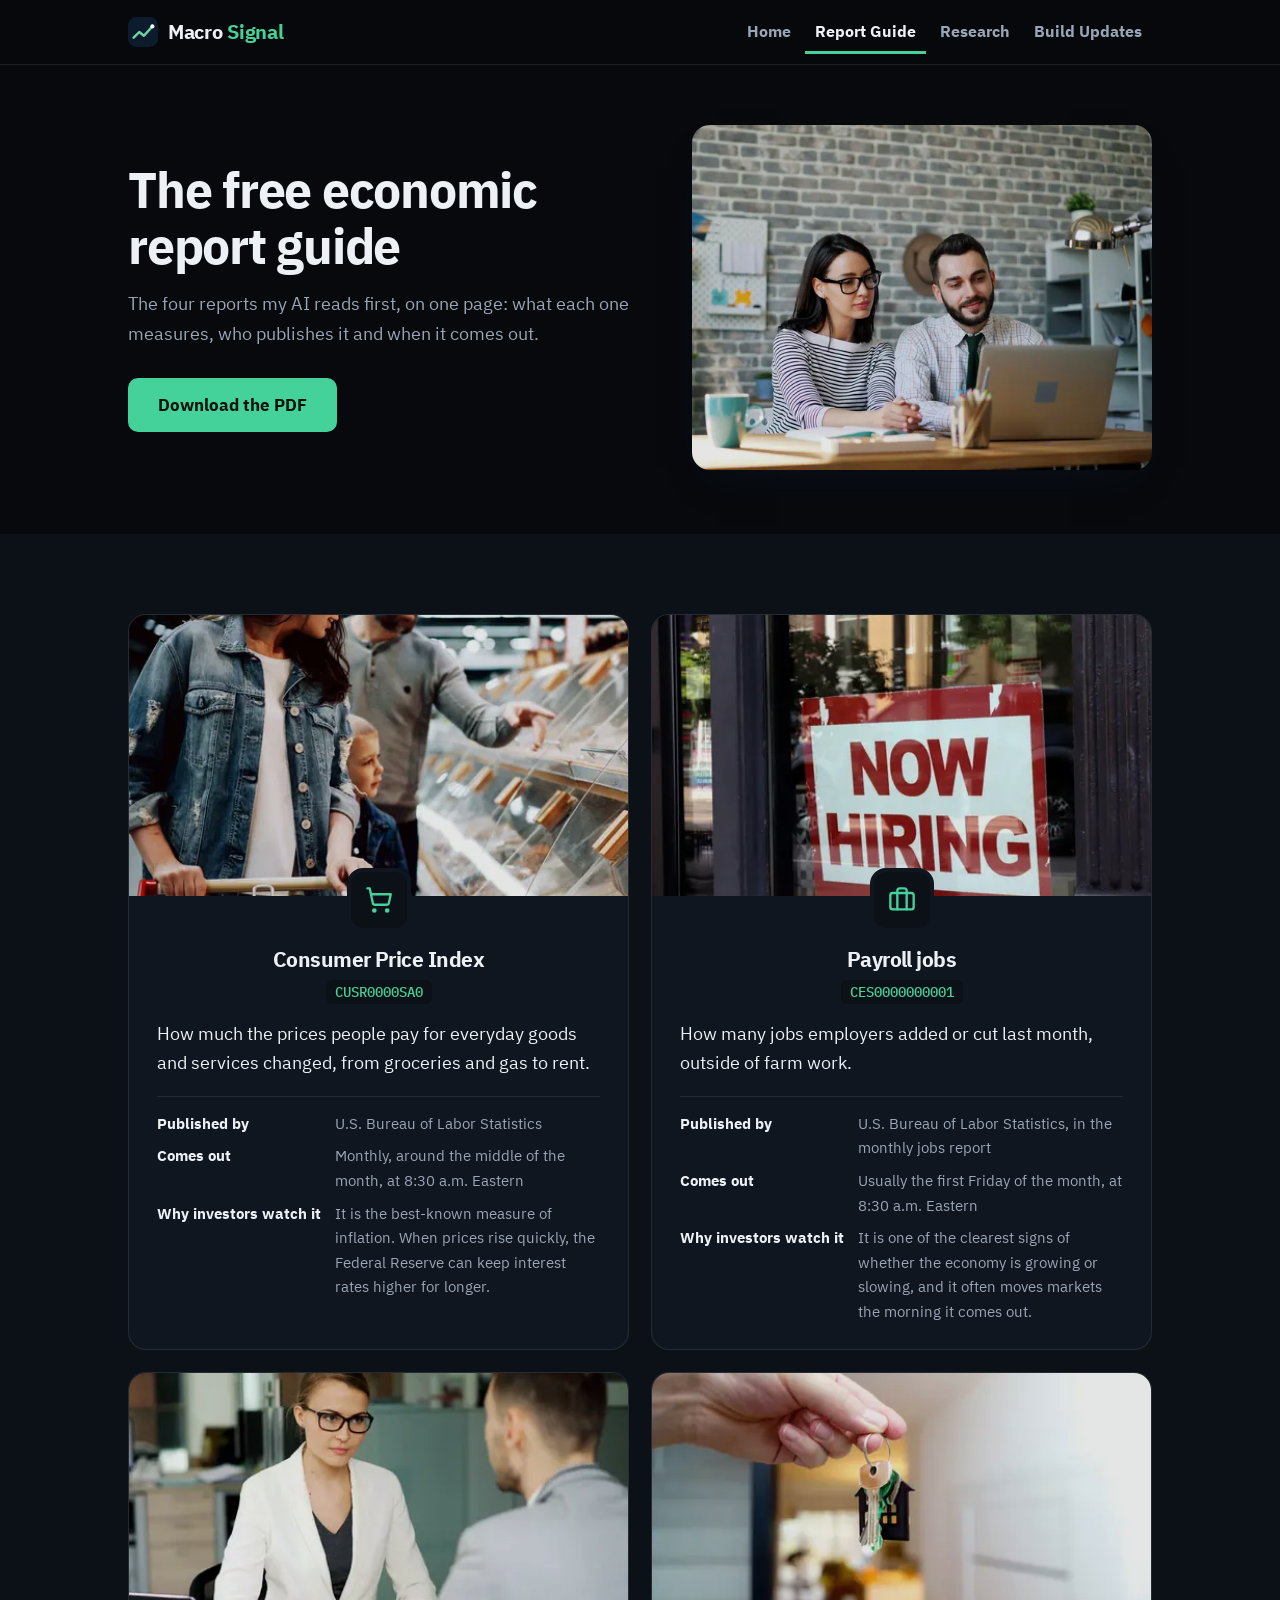
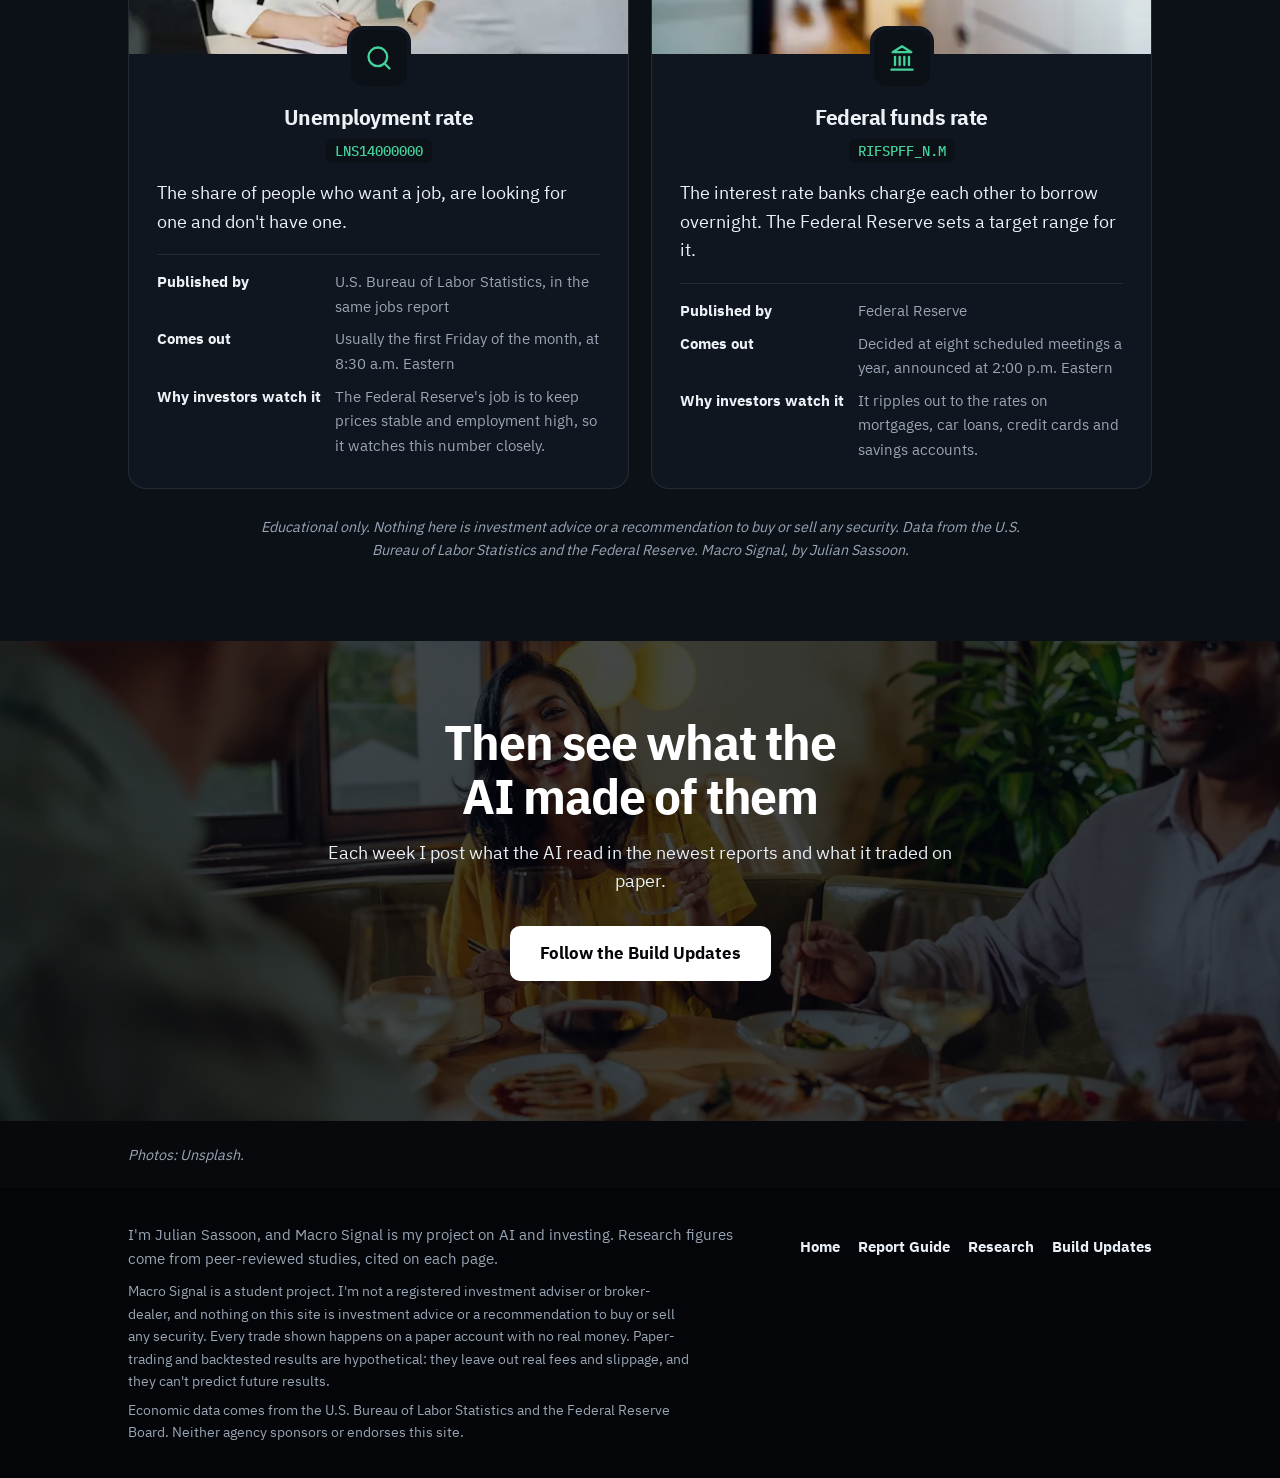
==== commit 913960ab: "Dark redesign: near-black terminal palette with one signal green, split hero with a night photo, a s" ====
--- a/guide.html
+++ b/guide.html
@@ -17,12 +17,12 @@
 <meta property="og:image" content="https://odyssey-jotun.github.io/macro-signal/images/og.jpg">
 <meta property="og:image:width" content="1200">
 <meta property="og:image:height" content="630">
-<meta property="og:image:alt" content="Know what the economic news means for your money. An AI that explains the economic reports in plain English.">
+<meta property="og:image:alt" content="Economic news made simple. An AI that explains the economic reports in plain English.">
 <meta name="twitter:card" content="summary_large_image">
 <link rel="icon" href="favicon.svg" type="image/svg+xml">
 <link rel="preload" href="fonts/plex-sans-700.woff2" as="font" type="font/woff2" crossorigin>
-<style>@font-face{font-family:'IBM Plex Sans';font-style:normal;font-weight:400;font-display:swap;src:url(fonts/plex-sans-400.woff2) format('woff2')}@font-face{font-family:'IBM Plex Sans';font-style:normal;font-weight:700;font-display:swap;src:url(fonts/plex-sans-700.woff2) format('woff2')}@font-face{font-family:'IBM Plex Mono';font-style:normal;font-weight:500;font-display:swap;src:url(fonts/plex-mono-500.woff2) format('woff2')}:root{--bg:#FFFFFF;--bg-alt:#EEF3F8;--card:#FFFFFF;--ink:#0C1726;--ink-soft:#435063;--primary:#1D4F86;--primary-dk:#0D1B2E;--blue:#1F7A5C;--mint:#6FD3A6;--red:#B0392B;--on-dark:#E9EFF6;--on-dark-soft:#AEBBCC;--line:rgba(12,23,38,0.12);--radius:18px;--radius-lg:28px;--wrap:1080px;--flow-tight:0.32em;--flow-block:44px;--flow-section:80px}*{box-sizing:border-box}html{scroll-behavior:smooth;scroll-padding-top:84px}@media (prefers-reduced-motion:reduce){html{scroll-behavior:auto}*{animation-duration:0.001ms !important;transition-duration:0.001ms !important}}body{margin:0;background:var(--bg);color:var(--ink);font-family:'IBM Plex Sans',ui-sans-serif,system-ui,-apple-system,'Segoe UI',sans-serif;font-size:18px;line-height:1.6;-webkit-font-smoothing:antialiased}h1,h2,h3{font-weight:700;line-height:1.12;margin:0 0 var(--flow-tight);color:var(--ink);letter-spacing:-0.015em;text-wrap:balance}p{margin:0 0 1em}p:last-child{margin-bottom:0}a{color:inherit}img{max-width:100%;height:auto}.wrap{max-width:var(--wrap);margin:0 auto;padding:0 28px}.skip{position:absolute;left:-9999px;top:10px;background:var(--card);color:var(--ink);padding:12px 18px;border-radius:10px;z-index:100;text-decoration:none;font-weight:700;border:2px solid var(--primary)}.skip:focus{left:16px}a:focus-visible{outline:3px solid var(--blue);outline-offset:3px;border-radius:4px}nav.site{position:sticky;top:0;z-index:20;background:rgba(255,255,255,0.95);backdrop-filter:blur(8px);border-bottom:1px solid var(--line)}nav.site .wrap{display:flex;align-items:center;justify-content:space-between;gap:4px 20px;padding-top:10px;padding-bottom:10px;flex-wrap:wrap}.wordmark{display:inline-flex;align-items:center;gap:10px;font-weight:700;font-size:1.24rem;letter-spacing:-0.015em;color:var(--ink);text-decoration:none;white-space:nowrap;min-height:44px}.wordmark .mark{width:30px;height:30px;flex:none}.wordmark .last{color:var(--primary)}nav.site ul{list-style:none;display:flex;align-items:center;gap:4px;margin:0;padding:0;font-size:0.98rem;font-weight:600}nav.site ul a{text-decoration:none;color:var(--ink-soft);display:inline-flex;align-items:center;min-height:44px;padding:0 10px;white-space:nowrap;transition:color 0.15s ease}nav.site ul a:hover{color:var(--blue)}nav.site ul a[aria-current="page"]{color:var(--ink);box-shadow:inset 0 -3px 0 var(--primary)}.btn{display:inline-flex;align-items:center;justify-content:center;text-align:center;min-height:52px;padding:12px 28px;background:var(--primary);color:#FFFFFF;text-decoration:none;font-weight:700;font-size:1.04rem;border-radius:10px;border:2px solid var(--primary);transition:background 0.18s ease,color 0.18s ease,border-color 0.18s ease}.btn:hover{background:var(--blue);border-color:var(--blue)}.btn.light{background:#FFFFFF;border-color:#FFFFFF;color:var(--primary-dk)}.btn.light:hover{background:var(--mint);border-color:var(--mint)}.btn-row{display:flex;gap:14px;flex-wrap:wrap;align-items:center;justify-content:center;margin-top:30px}section{padding:var(--flow-section) 0}.band{background:var(--bg-alt)}.section-head{max-width:720px;margin-bottom:34px}.section-head.center{text-align:center;margin-left:auto;margin-right:auto}h2{font-size:clamp(1.75rem,3.2vw,2.4rem)}.section-head p{color:var(--ink-soft);font-size:1.08rem}@keyframes rise{from{opacity:0;transform:translateY(18px)}to{opacity:1;transform:none}}.portrait{margin:0;aspect-ratio:4/5;border-radius:var(--radius-lg);overflow:hidden;width:100%;max-width:440px;justify-self:center;box-shadow:0 30px 60px -24px rgba(0,0,0,0.45)}.portrait img{display:block;width:100%;height:100%;object-fit:cover}.page-hero{padding:60px 0 64px}.page-hero h1{font-size:clamp(2.1rem,4.4vw,3.1rem)}.page-hero .lede{font-size:1.14rem;color:var(--ink-soft);margin-top:8px;max-width:34em}.page-hero .btn-row{justify-content:flex-start}.split{display:grid;grid-template-columns:1.05fr 0.95fr;gap:56px;align-items:center}.split.flip{grid-template-columns:0.95fr 1.05fr}.split p{color:var(--ink-soft);font-size:1.06rem}.photo{margin:0;border-radius:var(--radius);overflow:hidden;aspect-ratio:4/3;background:var(--bg-alt);box-shadow:0 20px 40px -24px rgba(13,27,46,0.55)}.photo img{display:block;width:100%;height:100%;object-fit:cover}.icon{width:56px;height:56px;border-radius:16px;background:var(--bg-alt);color:var(--primary);display:flex;align-items:center;justify-content:center;margin:0 auto 16px}.icon svg{width:28px;height:28px}.punch{font-weight:700;font-size:clamp(1.2rem,2.2vw,1.45rem);line-height:1.35;text-align:center;color:var(--primary);max-width:720px;margin:var(--flow-block) auto 0}.after{background:var(--primary-dk);color:var(--on-dark)}.after h2,.after h3{color:#FFFFFF}.after .section-head p{color:var(--on-dark-soft)}.after .cite-line{color:var(--on-dark-soft);text-align:center}.closing{text-align:center}.closing .wrap{max-width:680px}.closing p{color:var(--ink-soft);font-size:1.08rem}.cite-line{font-size:0.9rem;color:var(--ink-soft);font-style:italic;margin-top:18px}.refs{padding:56px 0;border-top:1px solid var(--line)}.refs h2{font-size:1.4rem}.refs ol{max-width:860px;margin:0;padding-left:1.3rem;display:grid;gap:8px;font-size:0.95rem;color:var(--ink-soft)}footer{background:var(--primary-dk);color:var(--on-dark-soft);padding:34px 0;font-size:0.95rem}footer .wrap{display:flex;justify-content:space-between;align-items:center;flex-wrap:wrap;gap:10px 24px}footer p{margin:0;max-width:40em}footer ul{list-style:none;display:flex;flex-wrap:wrap;gap:0 18px;margin:0;padding:0;font-weight:600}footer ul a{display:inline-flex;align-items:center;min-height:44px;color:var(--on-dark);text-decoration:none}footer ul a:hover{color:var(--mint)}@media (max-width:860px){.split,.split.flip{grid-template-columns:1fr;gap:30px}.split>.portrait,.split>.photo{order:-1}.page-hero .portrait{max-width:340px}}@media (max-width:620px){:root{--flow-section:56px;--flow-block:34px}body{font-size:17px}.wrap{padding:0 20px}.page-hero{padding:28px 0 44px}.btn-row .btn{width:100%}.wordmark{font-size:1.14rem}nav.site ul li:first-child{display:none}nav.site ul{margin-left:-8px;font-size:0.94rem}nav.site ul a{padding:0 8px}}.note{max-width:680px;margin:0 auto;text-align:center;background:var(--card);border:1px dashed rgba(29,79,134,0.45);border-radius:var(--radius);padding:28px 26px}.note p{color:var(--ink-soft)}footer .disclaimer{flex-basis:100%;font-size:0.88rem;color:var(--on-dark-soft)}.banner{position:relative;background:var(--primary-dk);color:var(--on-dark);overflow:hidden;min-height:min(640px,76vh);display:flex;align-items:center}.banner picture,.banner img{position:absolute;inset:0;width:100%;height:100%}.banner img{object-fit:cover;object-position:62% 35%}.banner::before{content:"";position:absolute;inset:0;z-index:1;background:linear-gradient(90deg,rgba(13,27,46,0.95) 0%,rgba(13,27,46,0.88) 30%,rgba(13,27,46,0.4) 48%,rgba(13,27,46,0) 60%)}.banner .wrap{position:relative;z-index:2;width:100%;padding-top:56px;padding-bottom:56px}.banner-text{max-width:520px;text-align:center}.banner h1{color:#FFFFFF;font-size:clamp(2.6rem,5vw,4.2rem)}.banner h1 span{display:block;color:var(--mint)}@media (prefers-reduced-motion:no-preference){.banner-text{animation:rise 0.7s cubic-bezier(.2,.7,.2,1) 0.1s both}}@media (max-width:860px){.banner{display:block;min-height:0}.banner picture,.banner img{position:static;display:block;height:auto;aspect-ratio:4/3}.banner::before{display:none}.banner .wrap{padding-top:30px;padding-bottom:44px}.banner-text{max-width:none}}.punch.test{color:var(--mint);max-width:640px;margin-top:34px}.note .small{font-size:0.9rem;margin-top:12px}footer .disclaimer + .disclaimer{margin-top:-4px}.reports{display:grid;grid-template-columns:1fr 1fr;gap:22px}.report{background:var(--card);border:1px solid var(--line);border-radius:var(--radius);overflow:hidden;scroll-margin-top:90px}.report-body{padding:26px 28px 26px}.report .card-photo{aspect-ratio:16/9}.report .icon{margin-top:-54px;position:relative;border:4px solid var(--card);width:64px;height:64px}.report h3{font-size:1.3rem;text-align:center}.report .series-id{text-align:center;margin:4px 0 14px}.report .series-id code{font-family:'IBM Plex Mono',ui-monospace,monospace;font-weight:500;font-size:0.9rem;color:var(--primary);background:var(--bg-alt);border-radius:6px;padding:3px 9px}.report>p{color:var(--ink-soft);font-size:1rem}.report dl{margin:16px 0 0;padding-top:14px;border-top:1px solid var(--line);display:grid;grid-template-columns:auto 1fr;gap:8px 14px;font-size:0.96rem}.report dt{font-weight:700;color:var(--ink)}.report dd{margin:0;color:var(--ink-soft)}.print-note{text-align:center;font-size:0.9rem;color:var(--ink-soft);font-style:italic;margin:26px auto 0;max-width:760px}@media (max-width:620px){.reports{grid-template-columns:1fr}.report dl{grid-template-columns:1fr;gap:2px}.report dd{margin-bottom:8px}}@media print{@page{size:letter;margin:0.45in 0.55in}body{font-size:10.5pt}nav.site,footer,.skip,.page-hero .photo,.btn-row,.closing-banner,.card-photo,.refs{display:none !important}.page-hero{padding:0 0 18pt}.page-hero .wrap,.page-hero .split{display:block;padding:0}.page-hero h1{font-size:23pt}.page-hero .lede{font-size:11pt;margin:4pt 0 0;max-width:none}section{padding:0}.band{background:none}.wrap{padding:0;max-width:none}.reports{gap:16pt}.report{break-inside:avoid;border-color:#BFCBD9;border-radius:12px}.report-body{padding:15pt 15pt}.report .icon{width:32px;height:32px;border-radius:9px;margin:0 auto 5pt;border:0}.report .icon svg{width:17px;height:17px}.report h3{font-size:13.5pt}.report .series-id{margin:2pt 0 7pt}.report .series-id code{font-size:8.5pt}.report>p{font-size:10.4pt;line-height:1.45}.report dl{font-size:9.4pt;line-height:1.4;margin-top:8pt;padding-top:8pt;gap:4pt 10pt}.report dl{grid-template-columns:74pt 1fr}.print-note{font-size:9pt;margin-top:18pt}}.lead{font-size:1.12rem;color:var(--ink-soft)}.btn-row.start{justify-content:flex-start}.btn.ghost{background:transparent;color:var(--primary)}.btn.ghost:hover{background:var(--primary);color:#FFFFFF;border-color:var(--primary)}.btn.ghost-light{background:transparent;color:#FFFFFF;border-color:#FFFFFF}.btn.ghost-light:hover{background:#FFFFFF;color:var(--primary-dk)}.cite-line.center{text-align:center}.n{font-family:'IBM Plex Mono',ui-monospace,monospace;font-weight:500;letter-spacing:-0.02em;color:var(--primary)}.points,.statlist,.steps-list{list-style:none;margin:26px 0 0;padding:0;display:grid;gap:22px}.points li{display:grid;grid-template-columns:56px 1fr;gap:18px;align-items:start}.points .icon{margin:0}.points .n{font-size:1.3rem;line-height:1.1;margin:0 0 4px}.points h3,.statlist h3,.steps-list h3{font-size:1.18rem;margin-bottom:4px}.split .points p:not(.n),.split .statlist p:not(.n),.split .steps-list p{font-size:1rem;color:var(--ink-soft);margin:0}.statlist li{display:grid;grid-template-columns:150px 1fr;gap:18px;align-items:start;padding-bottom:20px;border-bottom:1px solid var(--line)}.statlist li:last-child{border-bottom:0;padding-bottom:0}.split .statlist .n{font-size:1.7rem;line-height:1.1;margin:0;color:var(--primary)}.steps-list{counter-reset:step}.steps-list li{display:grid;grid-template-columns:46px 1fr;gap:18px;align-items:start;counter-increment:step}.steps-list li:before{content:counter(step);display:flex;align-items:center;justify-content:center;width:46px;height:46px;border-radius:50%;background:var(--primary);color:#FFFFFF;font-family:'IBM Plex Mono',ui-monospace,monospace;font-weight:500;font-size:1.2rem}.pcards{display:grid;grid-template-columns:repeat(4,1fr);gap:22px}.pcard{background:var(--card);border:1px solid var(--line);border-radius:var(--radius);overflow:hidden;text-decoration:none;color:inherit;display:flex;flex-direction:column;transition:border-color 0.15s ease,transform 0.2s ease}a.pcard:hover{border-color:var(--blue);transform:translateY(-3px)}a.pcard:hover h3{color:var(--blue)}.card-photo{margin:0;aspect-ratio:4/3;overflow:hidden;background:var(--bg-alt)}.card-photo img{display:block;width:100%;height:100%;object-fit:cover}.pcard-body{padding:18px 18px 22px;text-align:center}.pcard-body h3{font-size:1.16rem}.pcard-body p{font-size:0.98rem;color:var(--ink-soft)}.pcard .tag{margin:0 0 8px}.pcard .tag code,.report .series-id code{font-family:'IBM Plex Mono',ui-monospace,monospace;font-weight:500;font-size:0.86rem;color:var(--primary);background:var(--bg-alt);border-radius:6px;padding:3px 9px}.stakes-split{display:grid;grid-template-columns:0.85fr 1.15fr;gap:36px;align-items:center}.stakes{display:grid;gap:22px}.stake h3{font-size:1.26rem;margin-bottom:12px}.outcomes{list-style:none;margin:0;padding:0;display:grid;gap:10px}.outcomes li{display:grid;grid-template-columns:24px 1fr;gap:14px;align-items:start;background:rgba(255,255,255,0.06);border:1px solid rgba(233,239,246,0.16);border-radius:14px;padding:14px 18px;color:var(--on-dark);font-size:1rem}.outcomes svg{width:22px;height:22px;margin-top:2px;color:#F2A597}.stake.good .outcomes svg{color:var(--mint)}.stake.good .outcomes li{background:rgba(111,211,166,0.08);border-color:rgba(111,211,166,0.34)}.after .photo{box-shadow:none}.chart{background:var(--card);border:1px solid var(--line);border-radius:var(--radius);padding:24px 26px;margin:22px 0}.chart h3{font-size:1.12rem;margin-bottom:14px}.bars{display:grid;gap:12px}.barline{display:grid;grid-template-columns:130px 1fr;gap:12px;align-items:center;font-size:0.94rem;font-weight:600;color:var(--ink-soft)}.track{height:38px;background:var(--bg-alt);border-radius:6px}.bar{display:flex;align-items:center;justify-content:flex-end;height:100%;padding-right:10px;border-radius:6px;color:#FFFFFF;font-family:'IBM Plex Mono',ui-monospace,monospace;font-weight:500;min-width:64px}.bar.hi{background:var(--red)}.bar.lo{background:var(--primary)}.chart .cite-line{margin-top:14px}.split p.after-chart{margin-top:0}.closing-banner{min-height:480px;aspect-ratio:8/3;align-items:flex-end}.closing-banner::before{background:rgba(13,27,46,0.72)}.closing-banner img{object-position:50% 0}.closing-banner .wrap{padding-bottom:60px}.closing-banner .banner-text{margin:0 auto;max-width:640px}.closing-banner h2{color:#FFFFFF;font-size:clamp(2rem,3.8vw,3rem)}.closing-banner p{color:var(--on-dark);font-size:1.12rem}.credits{padding:22px 0;border-top:0}.credits .cite-line{margin:0}.photo.tall{aspect-ratio:4/5;max-width:460px;width:100%;justify-self:center}@media (max-width:1000px){.pcards{grid-template-columns:repeat(2,1fr)}}@media (max-width:860px){.stakes-split{grid-template-columns:1fr}.statlist li{grid-template-columns:1fr;gap:6px}.closing-banner{aspect-ratio:auto;min-height:0}.closing-banner .wrap{padding-top:30px;padding-bottom:44px}.photo.tall{aspect-ratio:4/3;max-width:none}}@media (max-width:620px){.pcards{gap:12px}.pcard-body{padding:12px 10px 14px}.pcard-body h3{font-size:1rem}.pcard-body p{font-size:0.88rem;line-height:1.45}.pcard .tag code{font-size:0.7rem;padding:2px 6px}.barline{grid-template-columns:1fr;gap:4px}.chart{padding:20px 18px}.btn-row.start{justify-content:center}}</style>
-<script type="application/ld+json">{"@context":"https://schema.org","@graph":[{"@type":"WebSite","@id":"https://odyssey-jotun.github.io/macro-signal/#site","url":"https://odyssey-jotun.github.io/macro-signal/","name":"Macro Signal","description":"Know what the economic news means for your money. An AI that reads the four economic reports that move the market and explains each one in plain English.","author":{"@id":"https://odyssey-jotun.github.io/macro-signal/#julian"},"inLanguage":"en-US"},{"@type":"Person","@id":"https://odyssey-jotun.github.io/macro-signal/#julian","name":"Julian Sassoon","description":"High school junior in Georgia building Macro Signal, an AI agent that reads U.S. economic data and paper trades on it."},{"@type":"WebPage","@id":"https://odyssey-jotun.github.io/macro-signal/guide.html#page","url":"https://odyssey-jotun.github.io/macro-signal/guide.html","name":"The Free Economic Report Guide: CPI, Jobs, Unemployment and Interest Rates | Macro Signal","description":"A free one-page guide to the four economic reports investors watch: what each one measures, who publishes it and when it comes out.","isPartOf":{"@id":"https://odyssey-jotun.github.io/macro-signal/#site"},"author":{"@id":"https://odyssey-jotun.github.io/macro-signal/#julian"},"inLanguage":"en-US","datePublished":"2026-11-01","dateModified":"2026-11-01","image":"https://odyssey-jotun.github.io/macro-signal/images/og.jpg","about":"U.S. economic data releases"},{"@type":"BreadcrumbList","itemListElement":[{"@type":"ListItem","position":1,"name":"Home","item":"https://odyssey-jotun.github.io/macro-signal/"},{"@type":"ListItem","position":2,"name":"Report Guide","item":"https://odyssey-jotun.github.io/macro-signal/guide.html"}]}]}</script>
+<style>@font-face{font-family:'IBM Plex Sans';font-style:normal;font-weight:400;font-display:swap;src:url(fonts/plex-sans-400.woff2) format('woff2')}@font-face{font-family:'IBM Plex Sans';font-style:normal;font-weight:700;font-display:swap;src:url(fonts/plex-sans-700.woff2) format('woff2')}@font-face{font-family:'IBM Plex Mono';font-style:normal;font-weight:500;font-display:swap;src:url(fonts/plex-mono-500.woff2) format('woff2')}:root{--bg:#07090D;--bg-alt:#0C1118;--card:#10161F;--ink:#EDF1F6;--ink-soft:#9AA6B5;--primary:#45D19A;--primary-dk:#030508;--blue:#7BE3B9;--mint:#45D19A;--red:#FF6B6B;--btn-ink:#03130B;--on-dark:#E9EFF6;--on-dark-soft:#9AA6B5;--line:rgba(255,255,255,0.09);--radius:18px;--radius-lg:28px;--wrap:1080px;--flow-tight:0.32em;--flow-block:44px;--flow-section:80px}*{box-sizing:border-box}html{scroll-behavior:smooth;scroll-padding-top:84px}@media (prefers-reduced-motion:reduce){html{scroll-behavior:auto}*{animation-duration:0.001ms !important;transition-duration:0.001ms !important}}body{margin:0;background:var(--bg);color:var(--ink);font-family:'IBM Plex Sans',ui-sans-serif,system-ui,-apple-system,'Segoe UI',sans-serif;font-size:18px;line-height:1.6;-webkit-font-smoothing:antialiased}h1,h2,h3{font-weight:700;line-height:1.12;margin:0 0 var(--flow-tight);color:var(--ink);letter-spacing:-0.025em;text-wrap:balance}p{margin:0 0 1em}p:last-child{margin-bottom:0}a{color:inherit}img{max-width:100%;height:auto}.wrap{max-width:var(--wrap);margin:0 auto;padding:0 28px}.skip{position:absolute;left:-9999px;top:10px;background:var(--card);color:var(--ink);padding:12px 18px;border-radius:10px;z-index:100;text-decoration:none;font-weight:700;border:2px solid var(--primary)}.skip:focus{left:16px}a:focus-visible{outline:3px solid var(--blue);outline-offset:3px;border-radius:4px}nav.site{position:sticky;top:0;z-index:20;background:rgba(7,9,13,0.86);backdrop-filter:blur(8px);border-bottom:1px solid var(--line)}nav.site .wrap{display:flex;align-items:center;justify-content:space-between;gap:4px 20px;padding-top:10px;padding-bottom:10px;flex-wrap:wrap}.wordmark{display:inline-flex;align-items:center;gap:10px;font-weight:700;font-size:1.24rem;letter-spacing:-0.015em;color:var(--ink);text-decoration:none;white-space:nowrap;min-height:44px}.wordmark .mark{width:30px;height:30px;flex:none}.wordmark .last{color:var(--primary)}nav.site ul{list-style:none;display:flex;align-items:center;gap:4px;margin:0;padding:0;font-size:0.98rem;font-weight:600}nav.site ul a{text-decoration:none;color:var(--ink-soft);display:inline-flex;align-items:center;min-height:44px;padding:0 10px;white-space:nowrap;transition:color 0.15s ease}nav.site ul a:hover{color:var(--blue)}nav.site ul a[aria-current="page"]{color:var(--ink);box-shadow:inset 0 -3px 0 var(--primary)}.btn{display:inline-flex;align-items:center;justify-content:center;text-align:center;min-height:52px;padding:12px 28px;background:var(--primary);color:var(--btn-ink);text-decoration:none;font-weight:700;font-size:1.04rem;border-radius:10px;border:2px solid var(--primary);transition:background 0.18s ease,color 0.18s ease,border-color 0.18s ease}.btn:hover{background:var(--blue);border-color:var(--blue)}.btn.light{background:#FFFFFF;border-color:#FFFFFF;color:var(--primary-dk)}.btn.light:hover{background:var(--mint);border-color:var(--mint)}.btn-row{display:flex;gap:14px;flex-wrap:wrap;align-items:center;justify-content:center;margin-top:30px}section{padding:var(--flow-section) 0}.band{background:var(--bg-alt)}.section-head{max-width:720px;margin-bottom:34px}.section-head.center{text-align:center;margin-left:auto;margin-right:auto}h2{font-size:clamp(1.75rem,3.2vw,2.4rem)}.section-head p{color:var(--ink-soft);font-size:1.08rem}@keyframes rise{from{opacity:0;transform:translateY(18px)}to{opacity:1;transform:none}}.portrait{margin:0;aspect-ratio:4/5;border-radius:var(--radius-lg);overflow:hidden;width:100%;max-width:440px;justify-self:center;box-shadow:0 30px 60px -24px rgba(0,0,0,0.45)}.portrait img{display:block;width:100%;height:100%;object-fit:cover}.page-hero{padding:60px 0 64px}.page-hero h1{font-size:clamp(2.1rem,4.4vw,3.1rem)}.page-hero .lede{font-size:1.14rem;color:var(--ink-soft);margin-top:8px;max-width:34em}.page-hero .btn-row{justify-content:flex-start}.split{display:grid;grid-template-columns:1.05fr 0.95fr;gap:56px;align-items:center}.split.flip{grid-template-columns:0.95fr 1.05fr}.split p{color:var(--ink-soft);font-size:1.06rem}.photo{margin:0;border-radius:var(--radius);overflow:hidden;aspect-ratio:4/3;background:var(--bg-alt);box-shadow:0 20px 40px -24px rgba(13,27,46,0.55)}.photo img{display:block;width:100%;height:100%;object-fit:cover}.icon{width:56px;height:56px;border-radius:16px;background:var(--bg-alt);color:var(--primary);display:flex;align-items:center;justify-content:center;margin:0 auto 16px}.icon svg{width:28px;height:28px}.punch{font-weight:700;font-size:clamp(1.2rem,2.2vw,1.45rem);line-height:1.35;text-align:center;color:var(--primary);max-width:720px;margin:var(--flow-block) auto 0}.after{background:var(--primary-dk);color:var(--on-dark)}.after h2,.after h3{color:#FFFFFF}.after .section-head p{color:var(--on-dark-soft)}.after .cite-line{color:var(--on-dark-soft);text-align:center}.closing{text-align:center}.closing .wrap{max-width:680px}.closing p{color:var(--ink-soft);font-size:1.08rem}.cite-line{font-size:0.9rem;color:var(--ink-soft);font-style:italic;margin-top:18px}.refs{padding:56px 0;border-top:1px solid var(--line)}.refs h2{font-size:1.4rem}.refs ol{max-width:860px;margin:0;padding-left:1.3rem;display:grid;gap:8px;font-size:0.95rem;color:var(--ink-soft)}footer{background:var(--primary-dk);color:var(--on-dark-soft);padding:34px 0;font-size:0.95rem}footer .wrap{display:flex;justify-content:space-between;align-items:center;flex-wrap:wrap;gap:10px 24px}footer p{margin:0;max-width:40em}footer ul{list-style:none;display:flex;flex-wrap:wrap;gap:0 18px;margin:0;padding:0;font-weight:600}footer ul a{display:inline-flex;align-items:center;min-height:44px;color:var(--on-dark);text-decoration:none}footer ul a:hover{color:var(--mint)}@media (max-width:860px){.split,.split.flip{grid-template-columns:1fr;gap:30px}.split>.portrait,.split>.photo{order:-1}.page-hero .portrait{max-width:340px}}@media (max-width:620px){:root{--flow-section:56px;--flow-block:34px}body{font-size:17px}.wrap{padding:0 20px}.page-hero{padding:28px 0 44px}.btn-row .btn{width:100%}.wordmark{font-size:1.14rem}nav.site ul li:first-child{display:none}nav.site ul{margin-left:-8px;font-size:0.94rem}nav.site ul a{padding:0 8px}}.note{max-width:680px;margin:0 auto;text-align:center;background:var(--card);border:1px dashed rgba(69,209,154,0.4);border-radius:var(--radius);padding:28px 26px}.note p{color:var(--ink-soft)}footer .disclaimer{flex-basis:100%;font-size:0.88rem;color:var(--on-dark-soft)}.banner{position:relative;background:var(--primary-dk);color:var(--on-dark);overflow:hidden;min-height:min(640px,76vh);display:flex;align-items:center}.banner picture,.banner img{position:absolute;inset:0;width:100%;height:100%}.banner img{object-fit:cover;object-position:62% 35%}.banner::before{content:"";position:absolute;inset:0;z-index:1;background:linear-gradient(90deg,rgba(13,27,46,0.95) 0%,rgba(13,27,46,0.88) 30%,rgba(13,27,46,0.4) 48%,rgba(13,27,46,0) 60%)}.banner .wrap{position:relative;z-index:2;width:100%;padding-top:56px;padding-bottom:56px}.banner-text{max-width:520px;text-align:center}.banner h1{color:#FFFFFF;font-size:clamp(2.6rem,5vw,4.2rem)}.banner h1 span{display:block;color:var(--mint)}@media (prefers-reduced-motion:no-preference){.banner-text{animation:rise 0.7s cubic-bezier(.2,.7,.2,1) 0.1s both}}@media (max-width:860px){.banner{display:block;min-height:0}.banner picture,.banner img{position:static;display:block;height:auto;aspect-ratio:4/3}.banner::before{display:none}.banner .wrap{padding-top:30px;padding-bottom:44px}.banner-text{max-width:none}}.punch.test{color:var(--mint);max-width:640px;margin-top:34px}.note .small{font-size:0.9rem;margin-top:12px}footer .disclaimer + .disclaimer{margin-top:-4px}.reports{display:grid;grid-template-columns:1fr 1fr;gap:22px}.report{background:var(--card);border:1px solid var(--line);border-radius:var(--radius);overflow:hidden;scroll-margin-top:90px}.report-body{padding:26px 28px 26px}.report .card-photo{aspect-ratio:16/9}.report .icon{margin-top:-54px;position:relative;border:4px solid var(--card);width:64px;height:64px}.report h3{font-size:1.3rem;text-align:center}.report .series-id{text-align:center;margin:4px 0 14px}.report .series-id code{font-family:'IBM Plex Mono',ui-monospace,monospace;font-weight:500;font-size:0.9rem;color:var(--primary);background:var(--bg-alt);border-radius:6px;padding:3px 9px}.report>p{color:var(--ink-soft);font-size:1rem}.report dl{margin:16px 0 0;padding-top:14px;border-top:1px solid var(--line);display:grid;grid-template-columns:auto 1fr;gap:8px 14px;font-size:0.96rem}.report dt{font-weight:700;color:var(--ink)}.report dd{margin:0;color:var(--ink-soft)}.print-note{text-align:center;font-size:0.9rem;color:var(--ink-soft);font-style:italic;margin:26px auto 0;max-width:760px}@media (max-width:620px){.reports{grid-template-columns:1fr}.report dl{grid-template-columns:1fr;gap:2px}.report dd{margin-bottom:8px}}@media print{@page{size:letter;margin:0.45in 0.55in}:root{--bg:#FFFFFF;--bg-alt:#EEF3F8;--card:#FFFFFF;--ink:#0C1726;--ink-soft:#435063;--primary:#1D4F86;--line:rgba(12,23,38,0.12)}body{font-size:10.5pt;background:#FFFFFF}nav.site,footer,.skip,.page-hero .photo,.btn-row,.closing-banner,.card-photo,.refs{display:none !important}.page-hero{padding:0 0 18pt}.page-hero .wrap,.page-hero .split{display:block;padding:0}.page-hero h1{font-size:23pt}.page-hero .lede{font-size:11pt;margin:4pt 0 0;max-width:none}section{padding:0}.band{background:none}.wrap{padding:0;max-width:none}.reports{gap:16pt}.report{break-inside:avoid;border-color:#BFCBD9;border-radius:12px}.report-body{padding:15pt 15pt}.report .icon{width:32px;height:32px;border-radius:9px;margin:0 auto 5pt;border:0}.report .icon svg{width:17px;height:17px}.report h3{font-size:13.5pt}.report .series-id{margin:2pt 0 7pt}.report .series-id code{font-size:8.5pt}.report>p{font-size:10.4pt;line-height:1.45}.report dl{font-size:9.4pt;line-height:1.4;margin-top:8pt;padding-top:8pt;gap:4pt 10pt}.report dl{grid-template-columns:74pt 1fr}.print-note{font-size:9pt;margin-top:18pt}}.lead{font-size:1.12rem;color:var(--ink-soft)}.btn-row.start{justify-content:flex-start}.btn.ghost{background:transparent;color:var(--primary)}.btn.ghost:hover{background:var(--primary);color:var(--btn-ink);border-color:var(--primary)}.btn.ghost-light{background:transparent;color:#FFFFFF;border-color:#FFFFFF}.btn.ghost-light:hover{background:#FFFFFF;color:var(--primary-dk)}.cite-line.center{text-align:center}.n{font-family:'IBM Plex Mono',ui-monospace,monospace;font-weight:500;letter-spacing:-0.02em;color:var(--primary)}.points,.statlist,.steps-list{list-style:none;margin:26px 0 0;padding:0;display:grid;gap:22px}.points li{display:grid;grid-template-columns:56px 1fr;gap:18px;align-items:start}.points .icon{margin:0}.points .n{font-size:1.3rem;line-height:1.1;margin:0 0 4px}.points h3,.statlist h3,.steps-list h3{font-size:1.18rem;margin-bottom:4px}.split .points p:not(.n),.split .statlist p:not(.n),.split .steps-list p{font-size:1rem;color:var(--ink-soft);margin:0}.statlist li{display:grid;grid-template-columns:150px 1fr;gap:18px;align-items:start;padding-bottom:20px;border-bottom:1px solid var(--line)}.statlist li:last-child{border-bottom:0;padding-bottom:0}.split .statlist .n{font-size:1.7rem;line-height:1.1;margin:0;color:var(--primary)}.steps-list{counter-reset:step}.steps-list li{display:grid;grid-template-columns:46px 1fr;gap:18px;align-items:start;counter-increment:step}.steps-list li:before{content:counter(step);display:flex;align-items:center;justify-content:center;width:46px;height:46px;border-radius:50%;background:var(--primary);color:var(--btn-ink);font-family:'IBM Plex Mono',ui-monospace,monospace;font-weight:500;font-size:1.2rem}.pcards{display:grid;grid-template-columns:repeat(4,1fr);gap:22px}.pcard{background:var(--card);border:1px solid var(--line);border-radius:var(--radius);overflow:hidden;text-decoration:none;color:inherit;display:flex;flex-direction:column;transition:border-color 0.15s ease,transform 0.2s ease}a.pcard:hover{border-color:var(--blue);transform:translateY(-3px)}a.pcard:hover h3{color:var(--blue)}.card-photo{margin:0;aspect-ratio:4/3;overflow:hidden;background:var(--bg-alt)}.card-photo img{display:block;width:100%;height:100%;object-fit:cover}.pcard-body{padding:18px 18px 22px;text-align:center}.pcard-body h3{font-size:1.16rem}.pcard-body p{font-size:0.98rem;color:var(--ink-soft)}.pcard .tag{margin:0 0 8px}.pcard .tag code,.report .series-id code{font-family:'IBM Plex Mono',ui-monospace,monospace;font-weight:500;font-size:0.86rem;color:var(--primary);background:var(--bg-alt);border-radius:6px;padding:3px 9px}.stakes-split{display:grid;grid-template-columns:0.85fr 1.15fr;gap:36px;align-items:center}.stakes{display:grid;gap:22px}.stake h3{font-size:1.26rem;margin-bottom:12px}.outcomes{list-style:none;margin:0;padding:0;display:grid;gap:10px}.outcomes li{display:grid;grid-template-columns:24px 1fr;gap:14px;align-items:start;background:rgba(255,255,255,0.06);border:1px solid rgba(233,239,246,0.16);border-radius:14px;padding:14px 18px;color:var(--on-dark);font-size:1rem}.outcomes svg{width:22px;height:22px;margin-top:2px;color:#F2A597}.stake.good .outcomes svg{color:var(--mint)}.stake.good .outcomes li{background:rgba(111,211,166,0.08);border-color:rgba(111,211,166,0.34)}.after .photo{box-shadow:none}.chart{background:var(--card);border:1px solid var(--line);border-radius:var(--radius);padding:24px 26px;margin:22px 0}.chart h3{font-size:1.12rem;margin-bottom:14px}.bars{display:grid;gap:12px}.barline{display:grid;grid-template-columns:130px 1fr;gap:12px;align-items:center;font-size:0.94rem;font-weight:600;color:var(--ink-soft)}.track{height:38px;background:var(--bg-alt);border-radius:6px}.bar{display:flex;align-items:center;justify-content:flex-end;height:100%;padding-right:10px;border-radius:6px;color:#FFFFFF;font-family:'IBM Plex Mono',ui-monospace,monospace;font-weight:500;min-width:64px}.bar.hi{background:var(--red)}.bar.lo{background:var(--primary);color:var(--btn-ink)}.chart .cite-line{margin-top:14px}.split p.after-chart{margin-top:0}.closing-banner{min-height:480px;aspect-ratio:8/3;align-items:flex-end}.closing-banner::before{background:rgba(4,6,9,0.74)}.closing-banner img{object-position:50% 0}.closing-banner .wrap{padding-bottom:60px}.closing-banner .banner-text{margin:0 auto;max-width:640px}.closing-banner h2{color:#FFFFFF;font-size:clamp(2rem,3.8vw,3rem)}.closing-banner p{color:var(--on-dark);font-size:1.12rem}.credits{padding:22px 0;border-top:0}.credits .cite-line{margin:0}.photo.tall{aspect-ratio:4/5;max-width:460px;width:100%;justify-self:center}@media (max-width:1000px){.pcards{grid-template-columns:repeat(2,1fr)}}@media (max-width:860px){.stakes-split{grid-template-columns:1fr}.statlist li{grid-template-columns:1fr;gap:6px}.closing-banner{aspect-ratio:auto;min-height:0}.closing-banner .wrap{padding-top:30px;padding-bottom:44px}.photo.tall{aspect-ratio:4/3;max-width:none}}@media (max-width:620px){.pcards{gap:12px}.pcard-body{padding:12px 10px 14px}.pcard-body h3{font-size:1rem}.pcard-body p{font-size:0.88rem;line-height:1.45}.pcard .tag code{font-size:0.7rem;padding:2px 6px}.barline{grid-template-columns:1fr;gap:4px}.chart{padding:20px 18px}.btn-row.start{justify-content:center}}.hero{padding:64px 0 60px}.hero .split{grid-template-columns:1.1fr 0.9fr}.hero h1{font-size:clamp(3rem,6.6vw,5.4rem);line-height:0.98;letter-spacing:-0.045em}.hero h1 span{display:block;color:var(--mint)}.hero .btn-row{margin-top:36px}.hero-photo{margin:0;aspect-ratio:4/5;width:100%;max-width:460px;justify-self:end;border-radius:var(--radius-lg);overflow:hidden;border:1px solid var(--line)}.hero-photo img{display:block;width:100%;height:100%;object-fit:cover}@media (prefers-reduced-motion:no-preference){.hero-copy{animation:rise 0.7s cubic-bezier(.2,.7,.2,1) 0.1s both}}.tape{padding:0;background:var(--bg-alt);border-top:1px solid var(--line);border-bottom:1px solid var(--line)}.tape ul{list-style:none;margin:0 auto;display:grid;grid-template-columns:repeat(4,1fr)}.tape li{display:flex;flex-direction:column;gap:2px;padding:20px 22px;border-left:1px solid var(--line)}.tape li:first-child{border-left:0;padding-left:0}.t-name{font-size:0.86rem;font-weight:700;color:var(--ink-soft)}.t-num{font-size:1.6rem;line-height:1.2;color:var(--ink)}.t-note{font-size:0.82rem;color:var(--ink-soft)}.dcards{display:grid;grid-template-columns:repeat(4,1fr);gap:18px}.dcard{display:flex;flex-direction:column;align-items:center;text-align:center;background:var(--card);border:1px solid var(--line);border-radius:var(--radius);padding:26px 20px 22px;text-decoration:none;color:inherit;transition:border-color 0.15s ease,transform 0.2s ease}a.dcard:hover{border-color:var(--primary);transform:translateY(-3px)}.dcard h3{font-size:1.06rem;margin-bottom:10px}.dcard .big{font-size:clamp(1.7rem,2.6vw,2.2rem);line-height:1.1;margin:0 0 8px;white-space:nowrap}.dnote{font-size:0.9rem;line-height:1.45;color:var(--ink-soft);flex:1}.spark{display:block;width:100%;height:auto;margin:16px 0 14px;color:var(--primary)}.spark .axis{stroke:rgba(255,255,255,0.18);stroke-width:1}.spark .up{fill:var(--primary)}.spark .down{fill:var(--red)}.dcard .tag{margin:0}.dcard .tag code{font-family:'IBM Plex Mono',ui-monospace,monospace;font-weight:500;font-size:0.8rem;color:var(--ink-soft);background:var(--bg-alt);border-radius:6px;padding:3px 9px}.readcard{background:var(--card);border:1px solid var(--line);border-radius:22px;overflow:hidden;box-shadow:0 30px 70px -30px rgba(0,0,0,0.8)}.readcard header{display:flex;align-items:center;gap:10px;padding:14px 22px;border-bottom:1px solid var(--line);font-size:0.88rem}.readcard .live{width:9px;height:9px;border-radius:50%;background:var(--primary);flex:none}.rc-brand{font-weight:700}.rc-src{margin-left:auto;font-family:'IBM Plex Mono',ui-monospace,monospace;color:var(--ink-soft)}.rc-figs{display:grid;grid-template-columns:1fr 1fr;gap:12px;padding:22px 22px 4px}.rc-figs .n{font-size:clamp(2rem,3.4vw,2.6rem);line-height:1.05;margin:0}.rc-figs p:not(.n){font-size:0.9rem;color:var(--ink-soft)}.split .rc-body{padding:16px 22px 4px;margin:0;color:var(--ink);font-size:1rem}.readcard dl{margin:0;padding:16px 22px 20px;display:grid;grid-template-columns:128px 1fr;gap:10px 16px;font-size:0.94rem}.readcard dt{font-weight:700;color:var(--ink)}.readcard dd{margin:0;color:var(--ink-soft)}.readcard footer{background:none;padding:12px 22px;border-top:1px solid var(--line);font-size:0.8rem;color:var(--ink-soft)}@media (max-width:1000px){.dcards{grid-template-columns:repeat(2,1fr)}}@media (max-width:860px){.hero{padding:20px 0 40px}.hero .split{grid-template-columns:1fr;gap:26px}.hero-photo{order:-1;aspect-ratio:4/3;max-width:none;justify-self:stretch}.hero-copy{text-align:center}.hero .btn-row{justify-content:center;margin-top:26px}.tape ul{grid-template-columns:1fr 1fr}.tape li{padding:16px 0 16px 16px}.tape li:nth-child(odd){border-left:0;padding-left:0}.tape li:nth-child(n+3){border-top:1px solid var(--line)}}@media (max-width:620px){.dcards{gap:12px}.dcard{padding:18px 12px 16px}.dcard .icon{width:44px;height:44px;border-radius:12px;margin-bottom:10px}.dcard .icon svg{width:22px;height:22px}.dcard h3{font-size:0.95rem}.dcard .big{font-size:1.3rem}.dnote{font-size:0.8rem}.dcard .tag code{font-size:0.66rem;padding:2px 6px}.t-num{font-size:1.3rem}.readcard dl{grid-template-columns:1fr;gap:2px}.readcard dd{margin-bottom:10px}.readcard header,.rc-figs,.split .rc-body,.readcard dl,.readcard footer{padding-left:18px;padding-right:18px}}.readcard .rc-figs .n{color:var(--primary)}.photo img,.card-photo img,.portrait img{filter:brightness(0.9) saturate(0.94)}@media print{.photo img,.card-photo img,.portrait img{filter:none}}</style>
+<script type="application/ld+json">{"@context":"https://schema.org","@graph":[{"@type":"WebSite","@id":"https://odyssey-jotun.github.io/macro-signal/#site","url":"https://odyssey-jotun.github.io/macro-signal/","name":"Macro Signal","description":"Economic news made simple. An AI that reads the four economic reports that move the market and explains each one in plain English.","author":{"@id":"https://odyssey-jotun.github.io/macro-signal/#julian"},"inLanguage":"en-US"},{"@type":"Person","@id":"https://odyssey-jotun.github.io/macro-signal/#julian","name":"Julian Sassoon","description":"High school junior in Georgia building Macro Signal, an AI agent that reads U.S. economic data and paper trades on it."},{"@type":"WebPage","@id":"https://odyssey-jotun.github.io/macro-signal/guide.html#page","url":"https://odyssey-jotun.github.io/macro-signal/guide.html","name":"The Free Economic Report Guide: CPI, Jobs, Unemployment and Interest Rates | Macro Signal","description":"A free one-page guide to the four economic reports investors watch: what each one measures, who publishes it and when it comes out.","isPartOf":{"@id":"https://odyssey-jotun.github.io/macro-signal/#site"},"author":{"@id":"https://odyssey-jotun.github.io/macro-signal/#julian"},"inLanguage":"en-US","datePublished":"2026-11-01","dateModified":"2026-11-01","image":"https://odyssey-jotun.github.io/macro-signal/images/og.jpg","about":"U.S. economic data releases"},{"@type":"BreadcrumbList","itemListElement":[{"@type":"ListItem","position":1,"name":"Home","item":"https://odyssey-jotun.github.io/macro-signal/"},{"@type":"ListItem","position":2,"name":"Report Guide","item":"https://odyssey-jotun.github.io/macro-signal/guide.html"}]}]}</script>
 </head>
 <body>
 
